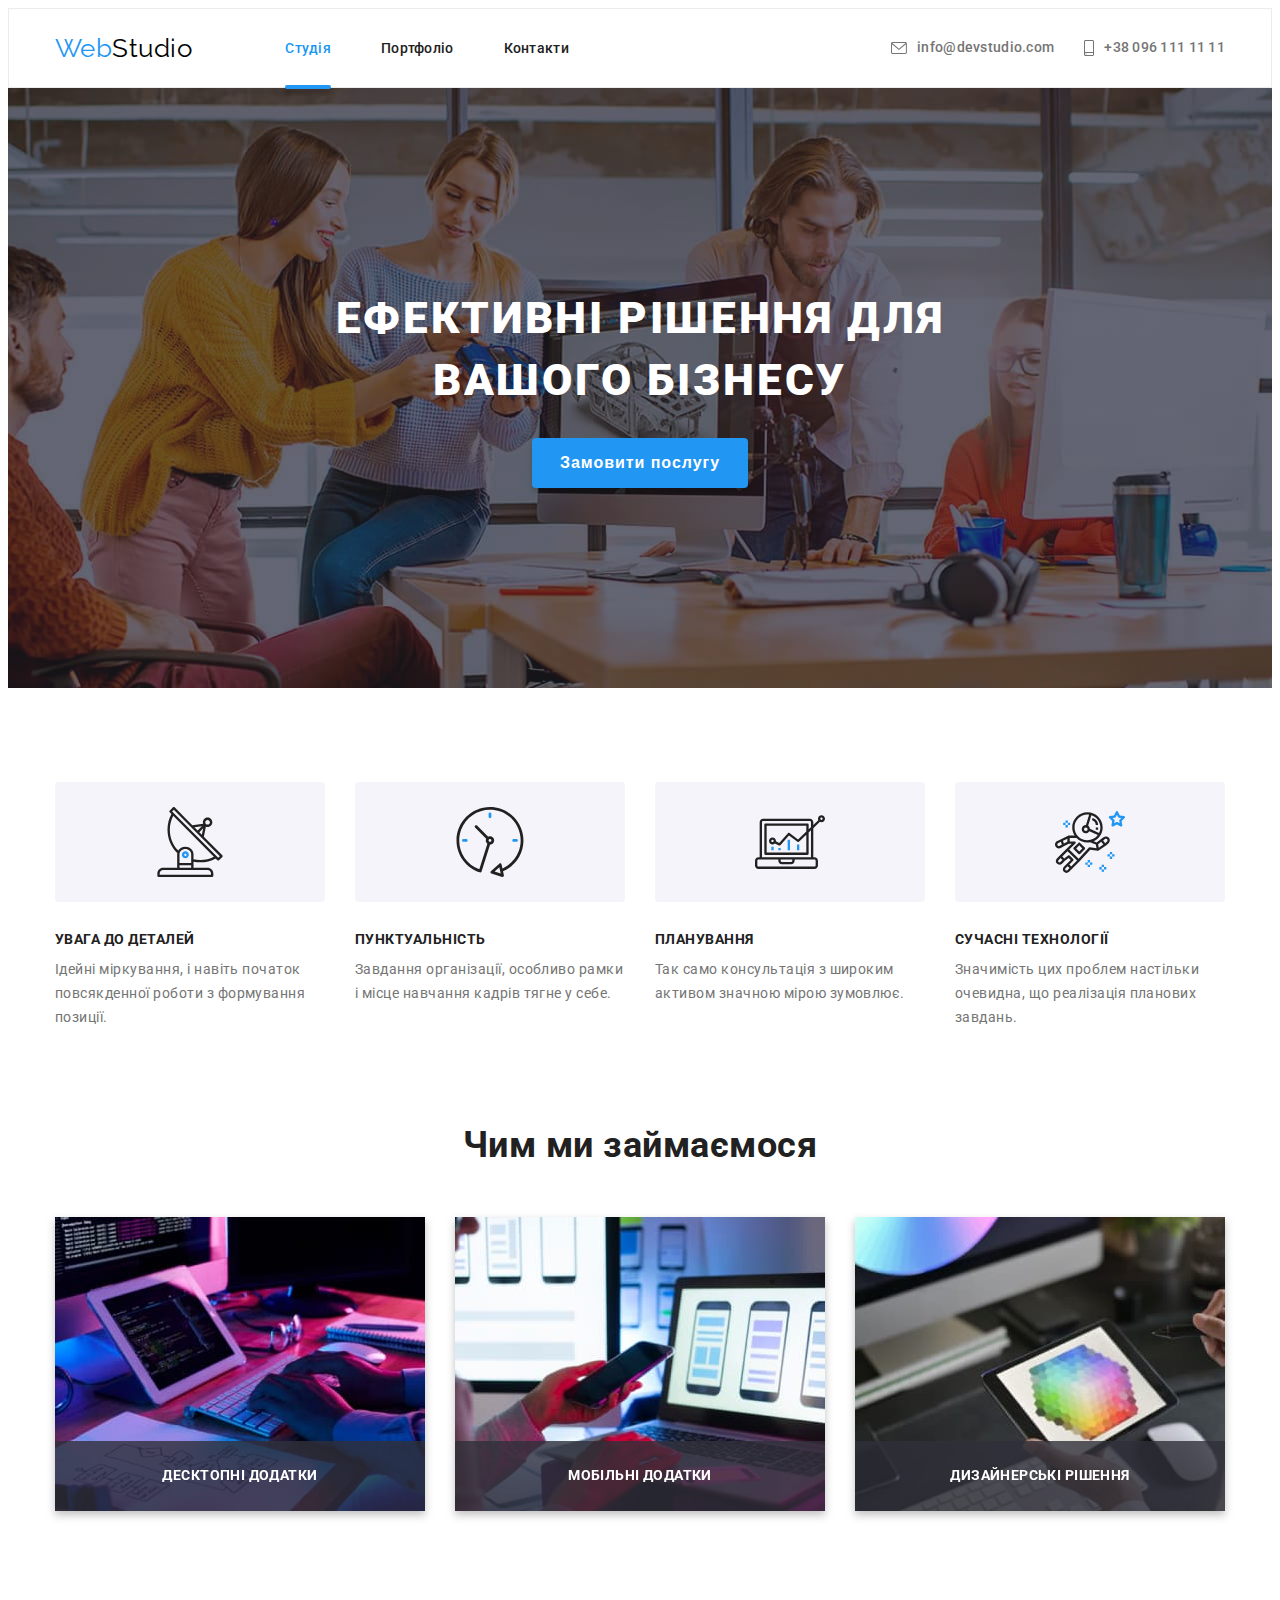
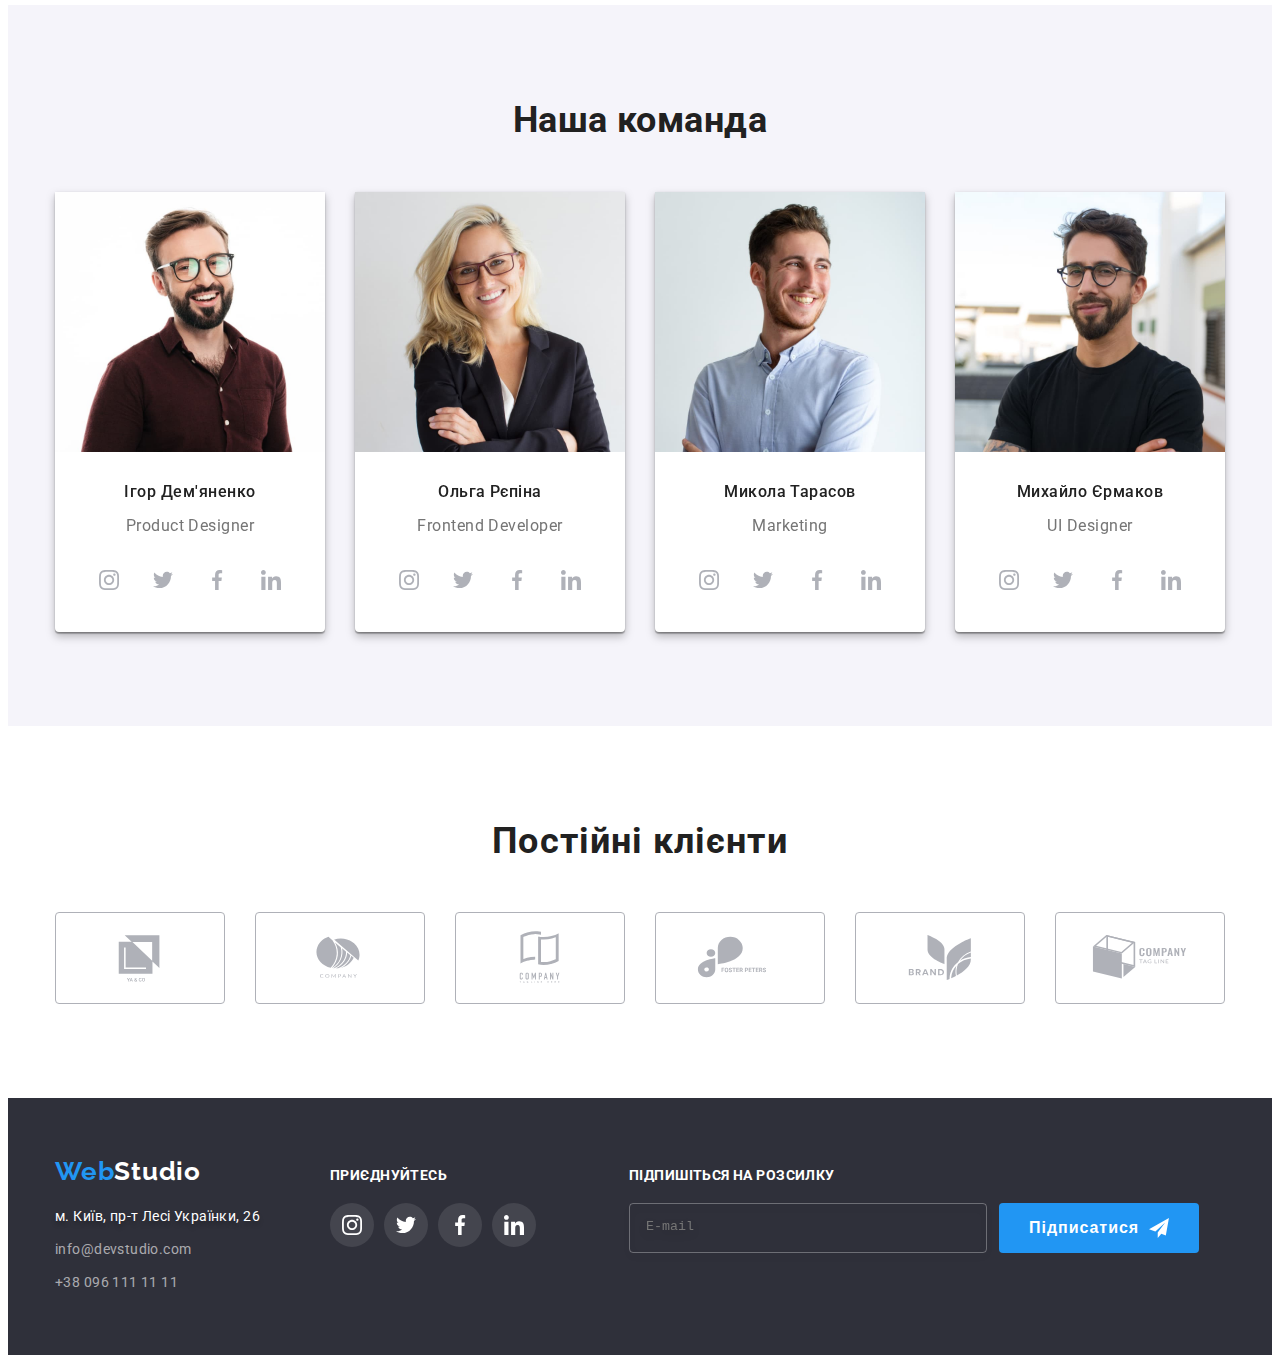
==== index.html @ 1d41c0ed "Add files via upload" ====
<!DOCTYPE html>
<html lang="uk">
<head>
    <meta charset="UTF-8" />
    <title>index.html</title>
    <link href="https://fonts.googleapis.com/css2?family=Raleway:wght@700&family=Roboto:wght@400;500;700;900&display=swap" rel="stylesheet">
    <link
      rel="stylesheet"
      href="https://cdnjs.cloudflare.com/ajax/libs/modern-normalize/1.1.0/modern-normalize.min.css"
      integrity="sha512-wpPYUAdjBVSE4KJnH1VR1HeZfpl1ub8YT/NKx4PuQ5NmX2tKuGu6U/JRp5y+Y8XG2tV+wKQpNHVUX03MfMFn9Q=="
      crossorigin="anonymous"
      referrerpolicy="no-referrer"
     />
    <link rel="stylesheet" href="./css/styles.css">
</head>
<body>
   <!--Header-->   
   <header class="header-indent">
    <div class="container list-nav">  
       <a href="./index.html" class="logo">Web<span class="logo-header">Studio</span></a>
      <nav>
        <ul class="container-list">
          <li class="item">
            <a href="" class="link current">Студія</a>   
          </li>
          <li class="item">
            <a href="./portfolio.html" class="link">Портфоліо</a>
         </li>
          <li class="item">
            <a href="" class="link">Контакти</a>
         </li>
        </ul>  
      </nav>    
        <ul class="container-list">
          <li class="contacs-item">
            <a href="mailto:info@devstudio.com " class="contacts">
            <svg class="contacts-img" width="16" height="12"><use href="./images/icons.svg#icon-envelope"></use></svg>
            info@devstudio.com
            </a>
          </li>
          <li class="contacts-item">
            <a href="tel:+380961111111" class="contacts">
            <svg class="contacts-img" width="10" height="16"><use href="./images/icons.svg#icon-smartphone"></use></svg>
            +38 096 111 11 11
            </a>
         </li>
        </ul>
    </div>
  </header>
 <!--Main-->
 <main>
    <!--Hero-->
     <section class="hero section-hero">
        <div class="container">
            <h1 class="hero-title">ЕФЕКТИВНІ РІШЕННЯ ДЛЯ ВАШОГО БІЗНЕСУ</h1>
            <button type="button" class="button" data-modal-open><span class="button-text">Замовити послугу</span></button>
        </div>    
     </section>
  <!--Наші переваги-->
     <section class="section">
        <div class="container">
            <h2 class="section-title visually-hidden">Наші переваги</h2>
         <ul class="feature-list-icon">
            <li class="feature-item">
               <a href="" class="feature-link">
                  <svg class="feature-icon" width="70" height="70">
                     <use href="./images/icons.svg#icon-antenna">
                     </use>
                  </svg>
               </a>
            </li>
            <li class="feature-item">
               <a href="" class="feature-link">
                  <svg class="feature-icon" width="70" height="70">
                     <use href="./images/icons.svg#icon-clock">
                     </use>
                  </svg>
               </a>
            </li>
            <li class="feature-item">
               <a href="" class="feature-link">
                  <svg class="feature-icon" width="70" height="70">
                     <use href="./images/icons.svg#icon-diagram">
                     </use>
                  </svg>
               </a>   
            </li>
            <li class="feature-item">
               <a href="" class="feature-link">
                  <svg class="feature-icon" width="70" height="70">
                     <use href="./images/icons.svg#icon-astronaut">
                     </use>
                  </svg>
               </a>
            </li>
         </ul>   
         <ul class="feature-list">
            <li class="feature-text">
                <h3 class="title">УВАГА ДО ДЕТАЛЕЙ</h3>
                <p>Ідейні міркування, і навіть початок повсякденної роботи з формування позиції.</p>
            </li>
            <li class="feature-text">
                <h3 class="title">ПУНКТУАЛЬНІСТЬ</h3>
                <p>Завдання організації, особливо рамки і місце навчання кадрів тягне у себе.</p>
            </li>
            <li class="feature-text">
                <h3 class="title">ПЛАНУВАННЯ</h3>
                <p>Так само консультація з широким активом значною мірою зумовлює.</p>
            </li>
            <li class="feature-text">
                <h3 class="title">СУЧАСНІ ТЕХНОЛОГІЇ</h3>
                <p>Значимість цих проблем настільки очевидна, що реалізація планових завдань.</p>
            </li>
        </ul>
        </div>
     </section>
  <!--Чим ми займаємося-->     
     <section class="section-line">
      <div class="container">
       <h2 class="section-title">Чим ми займаємося</h2>
        <ul class="title-img">
            <li class="img">
               <div class="title-position ">
                  <p class="text-img">Десктопні додатки</p>
                   <img src="./images/images/img(4).jpg" alt="img" width="370">
               </div>
            </li>
            <li class="img">
               <div class="title-position ">
                  <p class="text-img">Мобільні додатки</p>
                   <img src="./images/images/img(5).jpg" alt="img" width="370">        
               </div> 
               </li>
            <li>
               <div class="title-position ">
                  <p class="text-img">Дизайнерські рішення</p>
                   <img src="./images/images/img(6).jpg" alt="img" width="370">
               </div>
            </li>
        </ul>
      </div>
     </section>
  <!--Наша команда-->     
     <section class="section team-bckg">
        <div class="container">
           <h2 class="section-title our-team">Наша команда</h2>
            <ul class="team-list">
                <li class="team-img"><img src="./images/images/img.jpg" alt="Ігор Дем'яненко" width="270">
                   <div class="team"> 
                    <h3 class="team-title">Ігор Дем'яненко</h3>
                    <p class="team-text">Product Designer</p>
                     <ul class="team-social-list ">
                        <li class="team-social-item">
                           <a href="" class="team-social-link">
                            <svg class="team-social-icon" width="20" height="20">
                              <use href="./images/icons.svg#icon-instagram">
                              </use>
                            </svg>
                           </a>
                        </li>    
                        <li class="team-social-item">
                           <a href="" class="team-social-link">
                             <svg class="team-social-icon" width="20" height="20">
                              <use href="./images/icons.svg#icon-twitter">
                              </use>
                            </svg>
                           </a>
                        </li>
                        <li class="team-social-item">
                           <a href="" class="team-social-link">
                            <svg class="team-social-icon" width="20" height="20">
                              <use href="./images/icons.svg#icon-facebook">
                              </use>
                            </svg>
                           </a>
                        </li>
                        <li class="team-social-item">
                           <a href="" class="team-social-link">
                            <svg class="team-social-icon" width="20" height="20">
                              <use href="./images/icons.svg#icon-linkedin">
                              </use>
                            </svg>
                           </a>
                        </li>
                     </ul>
                   </div> 
                </li>
                <li class="team-img"><img src="./images/images/img(1).jpg" alt="Ольга Рєпіна" width="270">
                   <div class="team">
                    <h3 class="team-title">Ольга Рєпіна</h3>
                    <p class="team-text">Frontend Developer</p>
                    <ul class="team-social-list ">
                     <li class="team-social-item">
                        <a href="" class="team-social-link">
                         <svg class="team-social-icon" width="20" height="20">
                           <use href="./images/icons.svg#icon-instagram">
                           </use>
                         </svg>
                        </a>
                     </li>    
                     <li class="team-social-item">
                        <a href="" class="team-social-link">
                          <svg class="team-social-icon" width="20" height="20">
                           <use href="./images/icons.svg#icon-twitter">
                           </use>
                         </svg>
                        </a>
                     </li>
                     <li class="team-social-item">
                        <a href="" class="team-social-link">
                         <svg class="team-social-icon" width="20" height="20">
                           <use href="./images/icons.svg#icon-facebook">
                           </use>
                         </svg>
                        </a>
                     </li>
                     <li class="team-social-item">
                        <a href="" class="team-social-link">
                         <svg class="team-social-icon" width="20" height="20">
                           <use href="./images/icons.svg#icon-linkedin">
                           </use>
                         </svg>
                        </a>
                     </li>
                  </ul>
                   </div> 
                </li>
                <li class="team-img"><img src="./images/images/img(2).jpg" alt="Микола Тарасов" width="270">
                   <div class="team">
                    <h3 class="team-title">Микола Тарасов</h3>
                    <p class="team-text">Marketing</p>
                    <ul class="team-social-list ">
                     <li class="team-social-item">
                        <a href="" class="team-social-link">
                         <svg class="team-social-icon" width="20" height="20">
                           <use href="./images/icons.svg#icon-instagram">
                           </use>
                         </svg>
                        </a>
                     </li>    
                     <li class="team-social-item">
                        <a href="" class="team-social-link">
                          <svg class="team-social-icon" width="20" height="20">
                           <use href="./images/icons.svg#icon-twitter">
                           </use>
                         </svg>
                        </a>
                     </li>
                     <li class="team-social-item">
                        <a href="" class="team-social-link">
                         <svg class="team-social-icon" width="20" height="20">
                           <use href="./images/icons.svg#icon-facebook">
                           </use>
                         </svg>
                        </a>
                     </li>
                     <li class="team-social-item">
                        <a href="" class="team-social-link">
                         <svg class="team-social-icon" width="20" height="20">
                           <use href="./images/icons.svg#icon-linkedin">
                           </use>
                         </svg>
                        </a>
                     </li>
                  </ul>
                   </div>
                </li>
                <li class="team-img"><img src="./images/images/img(3).jpg" alt="Михайло Єрмаков" width="270">
                   <div class="team">
                    <h3 class="team-title">Михайло Єрмаков</h3>
                    <p class="team-text">UI Designer</p>
                    <ul class="team-social-list ">
                     <li class="team-social-item">
                        <a href="" class="team-social-link">
                         <svg class="team-social-icon" width="20" height="20">
                           <use href="./images/icons.svg#icon-instagram">
                           </use>
                         </svg>
                        </a>
                     </li>    
                     <li class="team-social-item">
                        <a href="" class="team-social-link">
                          <svg class="team-social-icon" width="20" height="20">
                           <use href="./images/icons.svg#icon-twitter">
                           </use>
                         </svg>
                        </a>
                     </li>
                     <li class="team-social-item">
                        <a href="" class="team-social-link">
                         <svg class="team-social-icon" width="20" height="20">
                           <use href="./images/icons.svg#icon-facebook">
                           </use>
                         </svg>
                        </a>
                     </li>
                     <li class="team-social-item">
                        <a href="" class="team-social-link">
                         <svg class="team-social-icon" width="20" height="20">
                           <use href="./images/icons.svg#icon-linkedin">
                           </use>
                         </svg>
                        </a>
                     </li>
                  </ul>
                 </div>                
                </li>
            </ul>
        </div>    
     </section>
<!--Постійні клієнти-->
     <section class="section">
         <h2 class="clients">Постійні клієнти</h2>
            <ul class="clients-list">
               <li class="clients-item">
                  <a href="" class="clients-link">
                     <svg class="clients-icon" width="106" height="60">
                        <use href="./images/icons.svg#icon-Logo-6"> 
                        </use>
                     </svg>
                  </a>
               </li>
               <li class="clients-item">
                  <a href="" class="clients-link">
                     <svg class="clients-icon" width="106" height="60">
                        <use href="./images/icons.svg#icon-Logo"> 
                        </use>
                     </svg>
                  </a>
               </li>
               <li class="clients-item">
                  <a href="" class="clients-link">
                     <svg class="clients-icon" width="106" height="60">
                        <use href="./images/icons.svg#icon-Logo-2-1"> 
                        </use>
                     </svg>
                  </a>
               </li>
               <li class="clients-item">
                  <a href="" class="clients-link">
                     <svg class="clients-icon" width="106" height="60">
                        <use href="./images/icons.svg#icon-Logo-3-1"> 
                        </use>
                     </svg>
                  </a>
               </li>
               <li class="clients-item">
                  <a href="" class="clients-link">
                     <svg class="clients-icon" width="106" height="60">
                        <use href="./images/icons.svg#icon-Logo-4-1"> 
                        </use>
                     </svg>
                  </a>
               </li>
               <li class="clients-item">
                  <a href="" class="clients-link">
                     <svg class="clients-icon" width="106" height="60">
                        <use href="./images/icons.svg#icon-Logo-5-1"> 
                        </use>
                     </svg>
                  </a>
               </li>
            </ul>
     </section>
  </main>
  <!--Footer-->
  <footer class="footer-background footer-indent">
    <div class="container container-footer">
       <address>
          <a href="./index.html" class="logo-footer">Web<span class="logo-footer-span">Studio</span></a>
            <ul class="footer-style contacts-indent">
                <li class="contacts-text"><a href="https://goo.gl/maps/eGRj9WZt3pjUke1s7" target="_blank" rel="noopener noreferrer" class="location"> м. Київ, пр-т Лесі Українки, 26</a></li>
                <li class="contacts-text"><a href="mailto:info@devstudio.com" class="contacts-footer">info@devstudio.com</a></li>
                <li class="contacts-text contacts-tel"><a href="tel:+380961111111" class="contacts-footer">+38 096 111 11 11</a></li>
            </ul>
       </address>
         <div>
          <h2 class="footer-social-head">Приєднуйтесь</h2>
            <ul class="footer-list">
                  <li class="footer-item">
                     <a href="" class="footer-link">
                        <svg class="footer-icon" width="20" height="20">
                           <use href="./images/icons.svg#icon-instagram">
                           </use>
                        </svg>
                     </a>
                  </li>
                  <li class="footer-item">
                     <a href="" class="footer-link">
                        <svg class="footer-icon" width="20" height="20">
                           <use href="./images/icons.svg#icon-twitter">
                           </use>
                        </svg>
                     </a>
                  </li>
                  <li class="footer-item">
                     <a href="" class="footer-link">
                        <svg class="footer-icon" width="20" height="20">
                           <use href="./images/icons.svg#icon-facebook">
                           </use>
                        </svg>
                     </a>
                  </li>
                  <li class="footer-item">
                     <a href="" class="footer-link">
                        <svg class="footer-icon" width="20" height="20">
                           <use href="./images/icons.svg#icon-linkedin">
                           </use>
                        </svg>
                     </a>
                  </li>
               </ul>
         </div>
         <div>
            <div>
              <h2 class="footer-head">Підпишіться на розсилку</h2>
              <ul class="footer-mail-sub">
               <li>
                <label for="email"></label>
                <textarea name="email" id="email" placeholder="E-mail" class="footer-textarea"></textarea>
               </li>
               <li>
                <a href="" class="btn-sub-link">
                  <button type="sumbit" class="footer-btn-sub footer-btn-text">Підписатися
                   <svg class="footer-icon-sub" width="24" height="24">
                     <use href="./images/icons-modal.svg#icon-icon-send"></use>
                   </svg>
                  </button>
               </a>
               </li>
              </ul>   
            </div> 
         </div> 
    </div>             
  </footer>
 <div class="backdrop is-hidden" data-modal>
   <div class="modal">
       <div class="button-icon-div">
         <button type="button" class="button-icon" data-modal-close>
          <svg class="button-icon-svg" width="30" height="30">
            <use href="./images/close.svg#icon-close"></use>
          </svg>
         </button>
       </div>
         <p class="form-head">Залиште свої дані, ми вам передзвонимо</p> 
      <form class="modal-form">
         <div class="modal-field">
            <label for="" class="modal-label">Ім'я</label>
            <div class="modal-input-wrap">
              <input type="name" name="user-name" class="modal-input">
              <svg class="modal-input-icon" width="18" height="18"> 
               <use href="./images/icons-modal.svg#icon-person"></use>
              </svg>
            </div>
         </div>
         <div class="modal-field">
            <label for="" class="modal-label">Телефон</label>
            <div class="modal-input-wrap">
              <input type="tel" name="user-tel" class="modal-input">
              <svg class="modal-input-icon" width="18" height="18"> 
               <use href="./images/icons-modal.svg#icon-tel"></use>
              </svg>
            </div>
         </div>
         <div class="modal-field">
            <label for="" class="modal-label">Пошта</label>
            <div class="modal-input-wrap">
              <input type="email" name="user-email" class="modal-input">
              <svg class="modal-input-icon" width="18" height="18"> 
               <use href="./images/icons-modal.svg#icon-e-mail"></use>
              </svg>
            </div>
         </div>
         <div class="modal-field">
            <label for="" name="user-comment" class="modal-label">Коментар</label>
            <textarea name="comment" id="" placeholder="Введіть текст" class="textarea-modal"></textarea>
         </div>
         <div class="modal-check">
            <input type="checkbox" name="policy" id="policy" class="input-check visually-hidden">
            <label for="policy" class="check-text">
               <span>
                  <svg class="check-icon" width="16" height="15">
                     <use href="./images/check.svg#icon-check"></use>
                  </svg>
               </span>
               Погоджуюся з розсилкою та приймаю <a href="" class="check-user-text">Умови договору</a>
            </label>
         </div>
         <button type="submit" class="button-submit">Відправити</button>
      </form>
   </div>
 </div>
 <script src="./js/modal.js"></script>
</body>
</html>
---- css/styles.css ----
* {
    box-sizing: border-box;
}


:root {
    --primary-text-color: #000000;
    --title-text-color: #212121 ;
    --accent-color: #2196F3 ;
    --contact-text-color: #757575;
    --body-color: #FFFFFF;
    --background-primary-color: #2F303A;
    --filter-text-color: #F5F4FA;
    --contacts-footer-color: rgba(255, 255, 255, 0.6);
}

p,
h1,
h2,
h3,
h4,
h5,
h6 {
    margin: 0;
}


ul,ol{
    margin: 0;
    padding-left: 0;
}

img {
    display: block;
}



/*Body*/

body {
    font-family: "Roboto", sans-serif;
    color: var(--title-text-color);
    background-color: var(--body-color);
    letter-spacing: 0.03em;
}

ul {
    list-style: none;
}


.container {
    width: 1200px;
    padding-left: 15px;
    padding-right: 15px;
    margin: 0 auto;
}

.list {
    padding: 0;
    margin: 0;
    list-style: none;
}


/*Header*/

.header-indent {
    display: flex;
    align-items: center;
    height: 80px;
    border: 1px solid #ECECEC;
}

/*Logo*/

.logo {
    margin-right: 93px;
    color: var(--accent-color);
    font-family: "Raleway", sans-serif;
    font-size: 26px;
    line-height: 1,19;
    text-decoration: none;
}

.logo-header {
    color: var(--primary-text-color);
}


/* Site nav*/

.container-list {
    display: flex;
    padding-top: 24px;
    padding-bottom: 25px;
    margin-left: auto;

} 

.link {
    position: relative;
    color: var(--title-text-color);
    font-weight: 500;
    font-size: 14px;
    line-height: 1.15;
    letter-spacing: 0.02em;
    text-decoration: none;
    transition-property: color;
    transition-duration: 250ms ;
    transition-timing-function: cubic-bezier(0.4, 0, 0.2, 1);
}


.link:hover,
.link:focus {  
    color: var(--accent-color);
    transition: fill 250ms cubic-bezier(0.4, 0, 0.2, 1);
}

.current {
    position: relative;
    color: var(--accent-color); 
}

.current::after {
    display: flex;
    content: '';
    position: absolute;
    width: 100%;
    height: 4px;
    top: 45px;
    border-radius: 2px;
    background-color: var(--accent-color);
    box-shadow: 0px 4px 4px rgba(0, 0, 0, 0.25);
}


.list-nav {
    display: flex;
    align-items: center;
}


.item {
    margin-right: 50px;
}


/*Contacts*/

.contacts-item {
    
}

.contacts { 
    margin-left: 30px;
    color: var(--contact-text-color);
    font-weight: 500;
    font-size: 14px;
    line-height: 1.15;
    display: flex;
    align-items: center;
    justify-content: center;
    letter-spacing: 0.02em;
    text-decoration: none;
    transition-property: color;
    transition-duration: 250ms ;
    transition-timing-function: cubic-bezier(0.4, 0, 0.2, 1);
}

.contacts-img {
    margin-right: 10px;
    fill: currentColor;
    transition: fill 250ms cubic-bezier(0.4, 0, 0.2, 1);
}

.contacts:hover,
.contacts:focus .contacts-img{
    color: var(--accent-color);
}


/*Hero*/


.section-hero {
    max-width: 1600px;
    padding-top: 200px;
    padding-bottom: 200px;
    background-image: linear-gradient(rgba(47, 48, 58, 0.4),
         rgba(47, 48, 58, 0.4)),
           url(../images/images/imghero.jpg);
    background-size: cover;
    background-position: center;
    background-repeat: no-repeat;
}

.hero {
    margin: 0 auto;
    background-color: var(--background-primary-color);
    text-align: center;
}
 
.hero-title {
    margin-bottom: 30px;
    margin-right: auto;
    margin-left: auto;
    width: 696px;
    height: 120px;
    color: var(--body-color);
    font-weight: 900;
    font-size: 44px;
    line-height: 1.4;
    letter-spacing: 0.06em;
}

/*Button*/

.button {
    width: 216px;
    height: 50px;
    color: var(--body-color);
    background-color:var(--accent-color);
    font-weight: 700;
    font-size: 16px;
    line-height: 1.88;
    cursor: grabbing;
    letter-spacing: 0.06em;
    box-shadow: 0px 4px 4px rgba(0, 0, 0, 0.15);
    border-radius: 4px;
    border: var(--body-color);
}

.button-text {
    padding: 10px;
    width: 152px;
    height: 30px;
}

/*Section*/

.section {
    padding-top: 94px;
    padding-bottom: 94px;
}

.section-title {
    margin-bottom: 50px;
    color: var(--title-text-color);
    font-weight: 700;
    font-size: 36px;
    line-height: 1.2;
    text-align: center;
}

.visually-hidden {
    position: absolute;
    width: 1px;
    height: 1px;
    margin: -1px;
    border: 0;
    padding: 0;
    white-space: nowrap;
    clip-path: inset(100%);
    clip: rect(0 0 0 0);
    overflow: hidden;
}

/*Features*/


.feature-list-icon {
    display: flex;
    margin-bottom: 30px;
    gap: 30px;
}

.feature-item {
    width: 270px;
    height: 120px;
    background-color: var(--filter-text-color);
    border-radius: 4px;
}

.feature-link {
    width: 100%;
    height: 100%;
    display: flex;
    align-items: center;
    justify-content: center;
}


.feature-list {
    display: flex;
    color: var(--contact-text-color);
    font-weight: 400;
    font-size: 14px;
    line-height: 1.71;
}

.feature-text {
    margin-right: 30px;
}

.title {
    margin-bottom: 10px;
    color: var(--title-text-color);
    font-weight: 700;
    font-size: 14px;
    line-height: 1.14;
    width: 270px;
}


.title-img {
    display: flex;
    filter: drop-shadow(0px 4px 4px rgba(0, 0, 0, 0.25));
}

.img {
    margin-right: 30px;
}

.title-position {
    position: relative;
}

.text-img {
    position: absolute;
    display: flex;
    justify-content: center;
    align-items: center;
    top: 224px;
    bottom: 0px;
    font-family: 'Roboto';
    font-weight: 700;
    font-size: 14px;
    line-height: 1.14;
    width: 370px;
    height: 70px;
    letter-spacing: 0.03em;
    text-transform: uppercase;
    color: var(--body-color);
    background-color: rgba(47, 48, 58, 0.8);
}


.section-line {
    padding-bottom: 94px;
}

/*Team*/

.team-bckg {
    background-color: var(--filter-text-color);
}

.team-list {
    display: flex;
    color: var(--contact-text-color);
    font-weight: 400;
    font-size: 16px;
    line-height: 1.9;
}

.our-team {
    margin-bottom: 50px;
}

.team-img {
    margin-right: 30px;
    box-shadow: 0px 1px 3px rgba(0, 0, 0, 0.12), 0px 1px 1px rgba(0, 0, 0, 0.14), 0px 2px 1px rgba(0, 0, 0, 0.2);
    border-radius: 0px 0px 4px 4px;
    background-color: var(--body-color);
    filter: drop-shadow(0px 4px 4px rgba(0, 0, 0, 0.25));
}


.team {
    padding-top: 30px;
    padding-bottom: 30px;
}

.team-title { 
    color: var(--title-text-color);
    font-weight: 500;
    font-size: 16px;
    line-height: 1.19;
    text-align: center;
}

.team-text {
    margin-top: 10px;
    margin-bottom: 16px;
    text-align: center;
}

.team-social-list {
    display: flex;
    justify-content: center;
    gap: 10px;
}

.team-social-item {
    width: 44px;
    height: 44px;
    fill: #AFB1B8;
}


.team-social-link {
    width: 100%;
    height: 100%;
    display: flex;
    align-items: center;
    justify-content: center;
    border-radius: 50%;
    background-color: var(--body-color);
    transition-property: background-color, box-shadow;
    transition-duration: 250ms ;
    transition-timing-function: cubic-bezier(0.4, 0, 0.2, 1);
}


.team-social-icon {
    fill: #AFB1B8;
    transition: fill 250ms cubic-bezier(0.4, 0, 0.2, 1);
}

.team-social-link:hover .team-social-icon,
.team-social-link:focus .team-social-icon {
    fill: var(--body-color);
}

.team-social-link:hover,
.team-social-link:focus {
    background-color: var(--accent-color);
    box-shadow: 0px 4px 4px rgba(0, 0, 0, 0.25);
}


/*Clients*/

.clients {
    margin-bottom: 50px;
    font-weight: 700;
    font-size: 36px;
    line-height: 42px;
    text-align: center;
    letter-spacing: 0.03em;
    color: var(--title-text-color);
}

.clients-list {
    display: flex;
    justify-content: center;
    gap: 30px;
}

.clients-item {
    width: 170px;
    height: 92px;
}

.clients-link {
    width: 100%;
    height: 100%;
    display: flex;
    align-items: center;
    justify-content: center;
    border: 1px solid #AFB1B8;
    border-radius: 4px;
    transition-property: border-color, box-shadow;
    transition-duration: 250ms ;
    transition-timing-function: cubic-bezier(0.4, 0, 0.2, 1);
}

.clients-icon {
    fill: #AFB1B8;
    transition: fill 250ms cubic-bezier(0.4, 0, 0.2, 1);
}

.clients-link:hover .clients-icon,
.clients-link:focus .clients-icon {
    fill: var(--accent-color);
}

.clients-link:hover,
.clients-link:focus {
    border-color: var(--accent-color);
    box-shadow: 0px 4px 4px rgba(0, 0, 0, 0.25);
}



/*Footer*/

.footer-background {
    background-color: var(--background-primary-color);
}

.footer-indent {
    padding-top: 60px;
    padding-bottom: 60px;
}

.container-footer {
    display: flex;
    align-items: baseline;
}


.logo-footer {
    font-family: 'Raleway';
    font-style: normal;
    font-weight: 700;
    font-size: 26px;
    line-height: 1.07;    
    letter-spacing: 0.03em;
    text-decoration: none;
    color: var(--accent-color);
}

.logo-footer-span {
    font-family: 'Raleway';
    font-style: normal;
    font-weight: 700;
    font-size: 26px;
    line-height: 1.07;    
    letter-spacing: 0.03em;
    color: var(--body-color);
}


.contacts-indent {
    margin-top: 20px;
}

.location {
    color: var(--body-color);
    font-family: 'Roboto';
    font-style: normal;
    font-weight: 400;
    font-size: 14px;
    line-height: 1.71;
    letter-spacing: 0.03em;
    margin-bottom: 9px;
    text-decoration: none;
    text-shadow: 0px 4px 4px rgba(0, 0, 0, 0.25);
    transition-property: color;
    transition-duration: 250ms ;
    transition-timing-function: cubic-bezier(0.4, 0, 0.2, 1);
}

.location:hover,
.location:focus {
    color: var(--accent-color);
}

.contacts-footer {
    color: var(--contacts-footer-color);
    font-family: 'Roboto';
    font-style: normal;
    font-weight: 400;
    font-size: 14px;
    line-height: 1.71;
    letter-spacing: 0.03em;
    text-decoration: none;
    transition-property: color;
    transition-duration: 250ms ;
    transition-timing-function: cubic-bezier(0.4, 0, 0.2, 1);
}

.contacts-footer:hover,
.contacts-footer:focus {
    color: var(--accent-color);
}

.contacts-text {
    margin-bottom: 9px;
}


.contacts-tel {
    margin: 0;
}


.footer-list {
    margin-left: 70px;
    display: flex;
    gap: 10px;
}


.footer-social-head {
    margin-left: 70px;
    margin-bottom: 20px;
    color: var(--body-color);
    font-weight: 700;
    font-size: 14px;
    line-height: 16px;
    letter-spacing: 0.03em;
    text-transform: uppercase;
}


.footer-item {
    width: 44px;
    height: 44px;
}

.footer-link {
    width: 100%;
    height: 100%;
    display: flex;
    align-items: center;
    justify-content: center;
    border-radius: 50%;
    background-color: rgba(255, 255, 255, 0.1);
    transition-property: background-color;
    transition-duration: 250ms ;
    transition-timing-function: cubic-bezier(0.4, 0, 0.2, 1);
}

.footer-icon {
    fill: var(--body-color);
    transition: fill 250ms cubic-bezier(0.4, 0, 0.2, 1);
}

.footer-link:hover .footer-icon,
.footer-link:focus .footer-icon {
    fill: var(--body-color);
    transition: fill 250ms cubic-bezier(0.4, 0, 0.2, 1);
}

.footer-link:hover,
.footer-link:focus {
    background-color: var(--accent-color);
    transition: background-color 250ms cubic-bezier(0.4, 0, 0.2, 1);
}


.footer-head {
    margin-left: 93px;
    margin-bottom: 20px;
    font-weight: 700;
    font-size: 14px;
    line-height: 1.17;
    letter-spacing: 0.03em;
    text-transform: uppercase;
    color: var(--body-color);
}

.footer-mail-sub {
    margin-left: 93px;
    display: flex;
    color: rgba(255, 255, 255, 0.3);
}


.footer-textarea {
    padding: 15px 16px;
    width: 358px;
    height: 50px;
    background-color: rgba(33, 150, 243, 0);   
    border: 1px solid rgba(255, 255, 255, 0.3);
    filter: drop-shadow(0px 4px 4px rgba(0, 0, 0, 0.15));
    border-radius: 4px;
    overflow: hidden;
    resize: none;
    transition-property: color, outline-color;
    transition-duration: 250ms ;
    transition-timing-function: cubic-bezier(0.4, 0, 0.2, 1);
}

.footer.textarea::placeholder {
    color: rgba(255, 255, 255, 0.6);
    font-weight: 400;
    font-size: 16px;
    line-height: 1.25;
    letter-spacing: 0.03em;
}

.footer-textarea:focus {
    color: var(--body-color);
    outline-color: var(--accent-color);
    transition: color 250ms cubic-bezier(0.4, 0, 0.2, 1),
                outline-color 250ms cubic-bezier(0.4, 0, 0.2, 1);    ;
}

.btn-sub-link {
    text-decoration: none;
}

.footer-btn-sub {
    display: flex;
    align-items: center;
    margin-left: 12px;
    width: 200px;
    height: 50px;
    cursor: pointer;
    background-color: var(--accent-color);
    border-radius: 4px;
    border-color: transparent;
}

.footer-btn-text {
    padding: 10px 28px;
    display: flex;
    align-items: center;
    justify-content: center;
    font-weight: 700;
    font-size: 16px;
    line-height: 1.88;
    text-align: center;
    letter-spacing: 0.06em;
    color: var(--body-color);
}

.footer-icon-sub {
    margin-left: 10px;
}


/*Backdrop*/

.backdrop {
    width: 100%;
    height: 100%;
    position: fixed;
    top: 0;
    background-color: rgba(0, 0, 0, 0.2);
    opacity: 1;
    transition-property: opacity;
    transition-duration: 350ms ;
    transition-timing-function: cubic-bezier(0.4, 0, 0.2, 1);
}


.is-hidden {
    opacity: 0;
    pointer-events: none;
    visibility: hidden;
}   

.backdrop.is-hidden .modal {
    transition: 350ms cubic-bezier(0.4, 0, 0.2, 1);
}

.modal {
    width: 528px;
    height: 581px;
    background-color: var(--body-color);
    border-radius: 4px;
    position: absolute;
    top: 50%;
    left: 50%;
    transform: translate( -50%, -50%) scale(1);
    transition-property: opacity;
    transition-duration: 250ms ;
    transition-timing-function: cubic-bezier(0.4, 0, 0.2, 1);
}

.button-icon-div {
    display: flex;
    flex-direction: row-reverse;
}

.button-icon {
    position: absolute;
    padding-right: 8px;
    padding-top: 8px;
    border: none;
    border-radius: 4px;
    cursor: pointer;
    background-color: var(--body-color);
}

.button-icon-svg {
    width: 30px;
    height: 30px;
    fill: currentColor;
    background-color: var(--body-color);
    border: 1px solid rgba(0, 0, 0, 0.1);
    border-radius: 50%;
    transition-property: fill;
    transition-duration: 250ms;
    transition-timing-function: cubic-bezier(0.4, 0, 0.2, 1);
}

.button-icon-svg:hover {
    fill: var(--accent-color);
    transition: 250ms cubic-bezier(0.4, 0, 0.2, 1);
}

/*Form*/

.form-head {
    padding-top: 40px;
    margin-bottom: 12px;
    font-weight: 700;
    font-size: 20px;
    line-height: 1.15;
    text-align: center;
    letter-spacing: 0.03em;
    color: var(--title-text-color);
}

.modal-form {
    margin: 0 auto;
    padding-left: 40px;
    padding-right: 40px;
    padding-bottom: 40px;
}

.modal-field {
   display: block;
   margin-bottom: 10px;
   font-weight: 400;
   font-size: 12px;
   line-height: 1.15;
   letter-spacing: 0.01em;
   color: rgba(117, 117, 117, 0.5);
}

.modal-label {
    font-weight: 400;
    font-size: 12px;
    line-height: 1.15;
    letter-spacing: 0.01em;
    color: var(--contact-text-color);
}

.modal-input-wrap {
    position: relative;
  }

.modal-input {
    width: 100%;
    height: 40px;
    border: 1px solid rgba(33, 33, 33, 0.2);
    border-radius: 4px;
    padding-left: 42px;
    transition-property: outline-color;
    transition-duration: 250ms;
    transition-timing-function: cubic-bezier(0.4, 0, 0.2, 1);
}

.modal-input:focus {
    outline-color: var(--accent-color);
    transition: outline 250ms cubic-bezier(0.4, 0, 0.2, 1);
}
  
.modal-input:focus + .modal-input-icon {
    fill: var(--accent-color);
    transition: fill 250ms cubic-bezier(0.4, 0, 0.2, 1);
}

.modal-input-icon {
    position: absolute;
    left: 12px;
    top: 50%;
    transform: translateY(-50%);
}


.textarea-modal::placeholder {
    font-weight: 400;
    font-size: 12px;
    line-height: 1.15;
    letter-spacing: 0.01em;
    color: rgba(117, 117, 117, 0.5);
}

.modal-label {
    margin-bottom: 4px;
    display: block;
}

.textarea-modal {
    width: 100%;
    height: 100px;
    border: 1px solid rgba(33, 33, 33, 0.2);
    border-radius: 4px;
    resize: none;
    padding: 10px;
    margin-bottom: 10px;
    transition-property: outline-color;
    transition-duration: 250ms;
    transition-timing-function: cubic-bezier(0.4, 0, 0.2, 1);
}

.textarea-modal:focus {

    outline-color: var(--accent-color);
    transition: outline-color 250ms cubic-bezier(0.4, 0, 0.2, 1);
}

.modal-check {
    margin-bottom: 30px;
}

.check-text {
    font-weight: 400;
    font-size: 14px;
    line-height: 1.71;
    letter-spacing: 0.03em;
    display: flex;
    align-items: center;
    justify-content: center;
}

.check-user-text {
    color: rgba(33, 150, 243, 1);
    text-decoration: underline;
    margin-left: 5px;
}

.check-text span {
    width: 16px;
    height: 15px;
    border: 2px solid #303030;
    display: block;
    border-radius: 2px;
    margin-right: 7px;
    display: flex;
    align-items: center;
    justify-content: center;
    fill: transparent;
}
 
.input-check:focus + .check-text span {
    border-color: var(--accent-color);
    transition: border-color 250ms cubic-bezier(0.4, 0, 0.2, 1);
}
  
.input-check:checked + .check-text span {
    background-color: var(--accent-color);
    border-color: transparent;
    fill: var(--body-color);
    transition: border-color 250ms cubic-bezier(0.4, 0, 0.2, 1),
                background-color 250ms cubic-bezier(0.4, 0, 0.2, 1),
                fill 250ms cubic-bezier(0.4, 0, 0.2, 1); ;
}

.button-submit {
    width: 200px;
    height: 50px;
    font-weight: 700;
    font-size: 16px;
    line-height: 1.88;
    display: flex;
    align-items: center;
    text-align: center;
    justify-content: center;
    letter-spacing: 0.06em;
    cursor: pointer;
    background-color: var(--accent-color);
    border-color: transparent;
    box-shadow: 0px 4px 4px rgba(0, 0, 0, 0.15);
    border-radius: 4px;
    color: var(--body-color);
    margin: 0 auto;
}



/*Portfolio*/

/*Filters*/


.button-indent {
    justify-content: center;
    display: flex;
    margin-bottom: 50px;;
}

.button-portfolio {
    margin-right: 8px;
}

.filter {
    padding: 6px 22px;
    color: var(--title-text-color);
    background-color: var(--filter-text-color);
    font-weight: 500;
    font-size: 16px;
    line-height: 1.63;
    cursor: pointer;
    border-radius: 4px;
    border: transparent;
    transition-property: color, background-color, filter;
    transition-duration: 250ms ;
    transition-timing-function: cubic-bezier(0.4, 0, 0.2, 1);
}

.filter:hover,
.filter:focus{
    color: var(--body-color);
    background-color: var(--accent-color);
    filter: drop-shadow(0px 4px 4px rgba(0, 0, 0, 0.25));
}


/*Portfolio-list*/


.portfolio-list {
    display: flex;
    flex-wrap: wrap;
    color: var(--contact-text-color);
    font-weight: 400;
    font-size: 16px;
    line-height: 1.88;
    letter-spacing: 0.03em;
    gap: 30px;
}

.portfolio-img {
    display: flex;
    transition-property: transform;
}

.portfolio-img:hover .portfolio-img-text,
.portfolio-img:focus .portfolio-img-text {
    transform: translateY(0%);
}

.portfolio-link {
    display: block;
    text-decoration: none;
    transition-property: box-shadow;
    transition-duration: 250ms ;
    transition-timing-function: cubic-bezier(0.4, 0, 0.2, 1);
}

.portfolio-link:hover .portfolio-img-text,
.portfolio-link:focus .portfolio-img-text {
    box-shadow: 0px 1px 1px rgba(0, 0, 0, 0.12), 
                0px 4px 4px rgba(0, 0, 0, 0.06), 
                1px 4px 6px rgba(0, 0, 0, 0.16);
}

.portfolio-div-img {
    position: relative;
    overflow: hidden;
}


.portfolio-img-text {
    position: absolute;
    padding: 63px 24px;
    top: 0;
    left: 0;
    font-weight: 400;
    font-size: 18px;
    line-height: 1.56;
    letter-spacing: 0.03em;
    color: var(--body-color);
    background-color: rgba(33, 150, 243, 0.9);
    transform: translateY(100%);
    transition: 250ms cubic-bezier(0.4, 0, 0.2, 1);
}

.portfolio-div {
    padding: 20px 24px;
    border: 1px solid #EEEEEE;
}

.portfolio-title {
    margin-bottom: 4px;
    color: var(--title-text-color);
    font-weight: 700;
    font-size: 18px;
    line-height: 2;
    letter-spacing: 0.06em;
}

.portfolio-article {
    font-weight: 400;
    font-size: 16px;
    line-height: 1.88;
    letter-spacing: 0.03em;
    color: var(--contact-text-color);
}
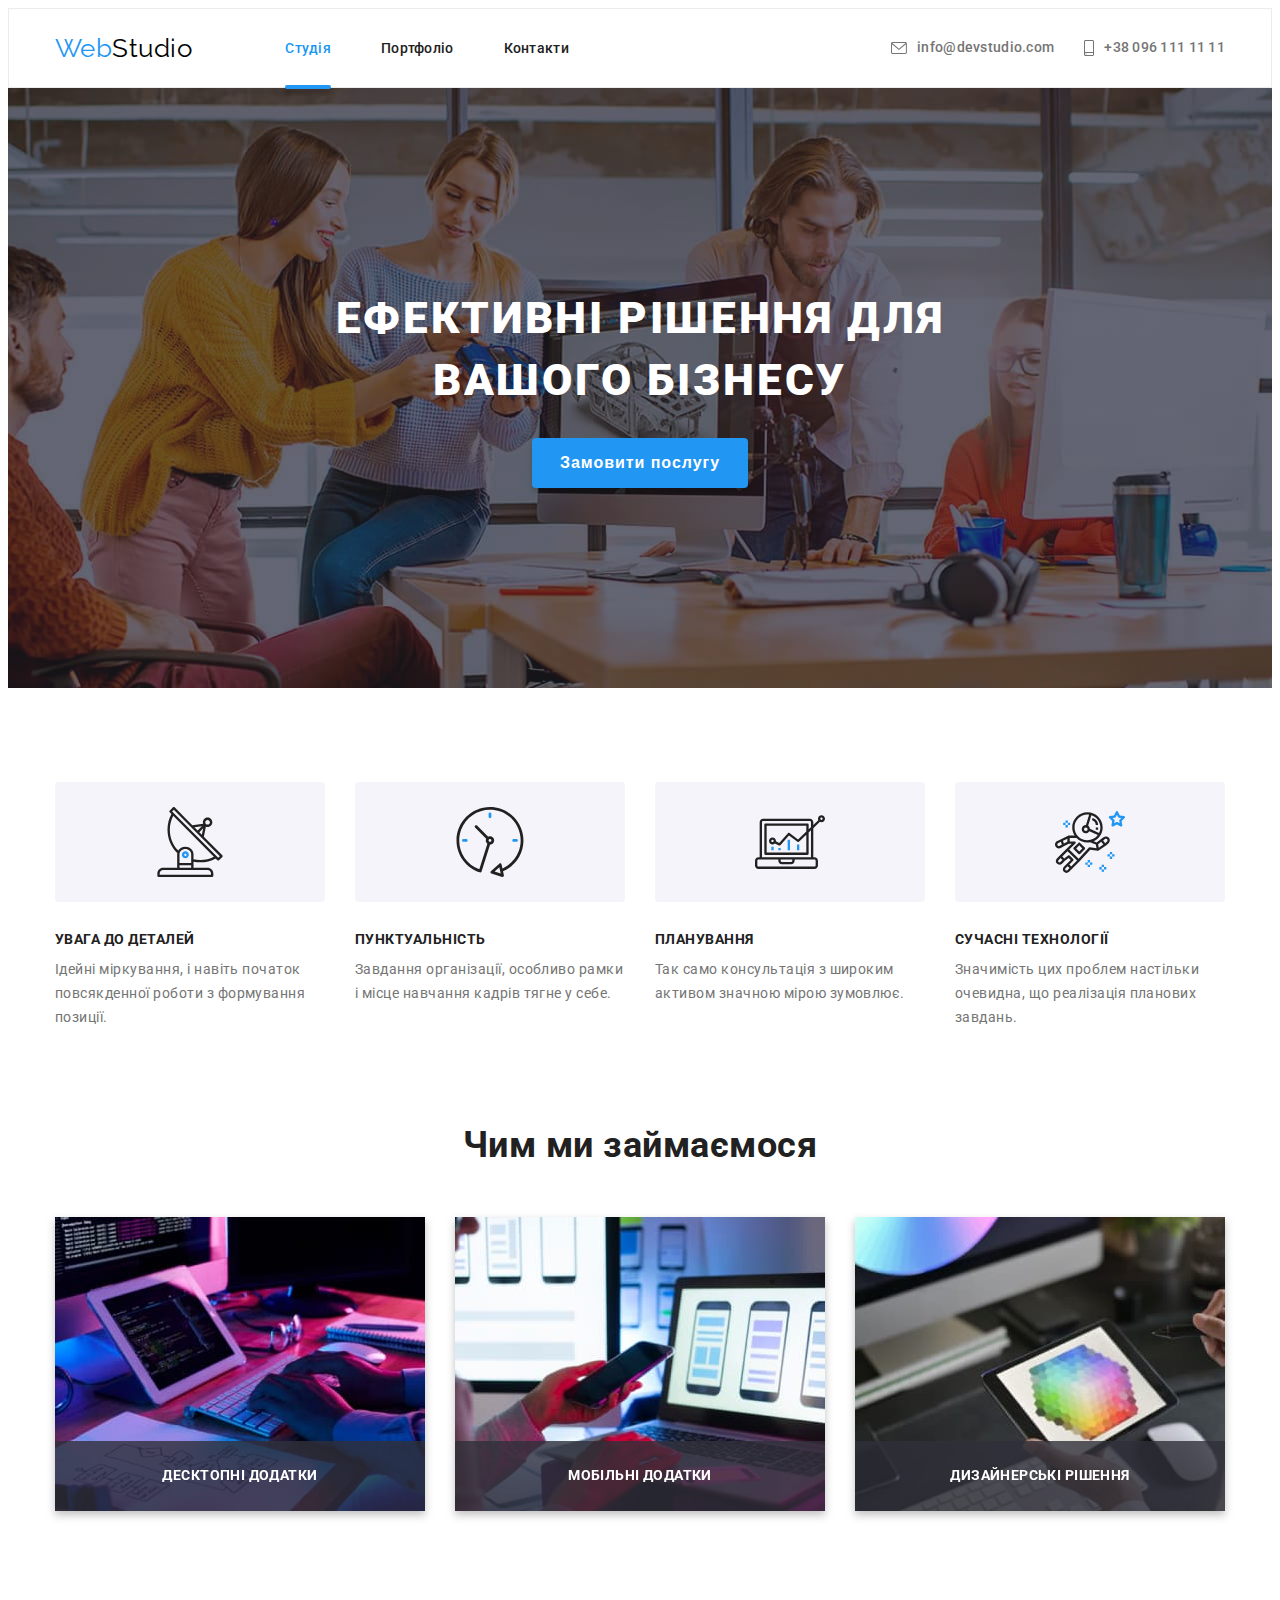
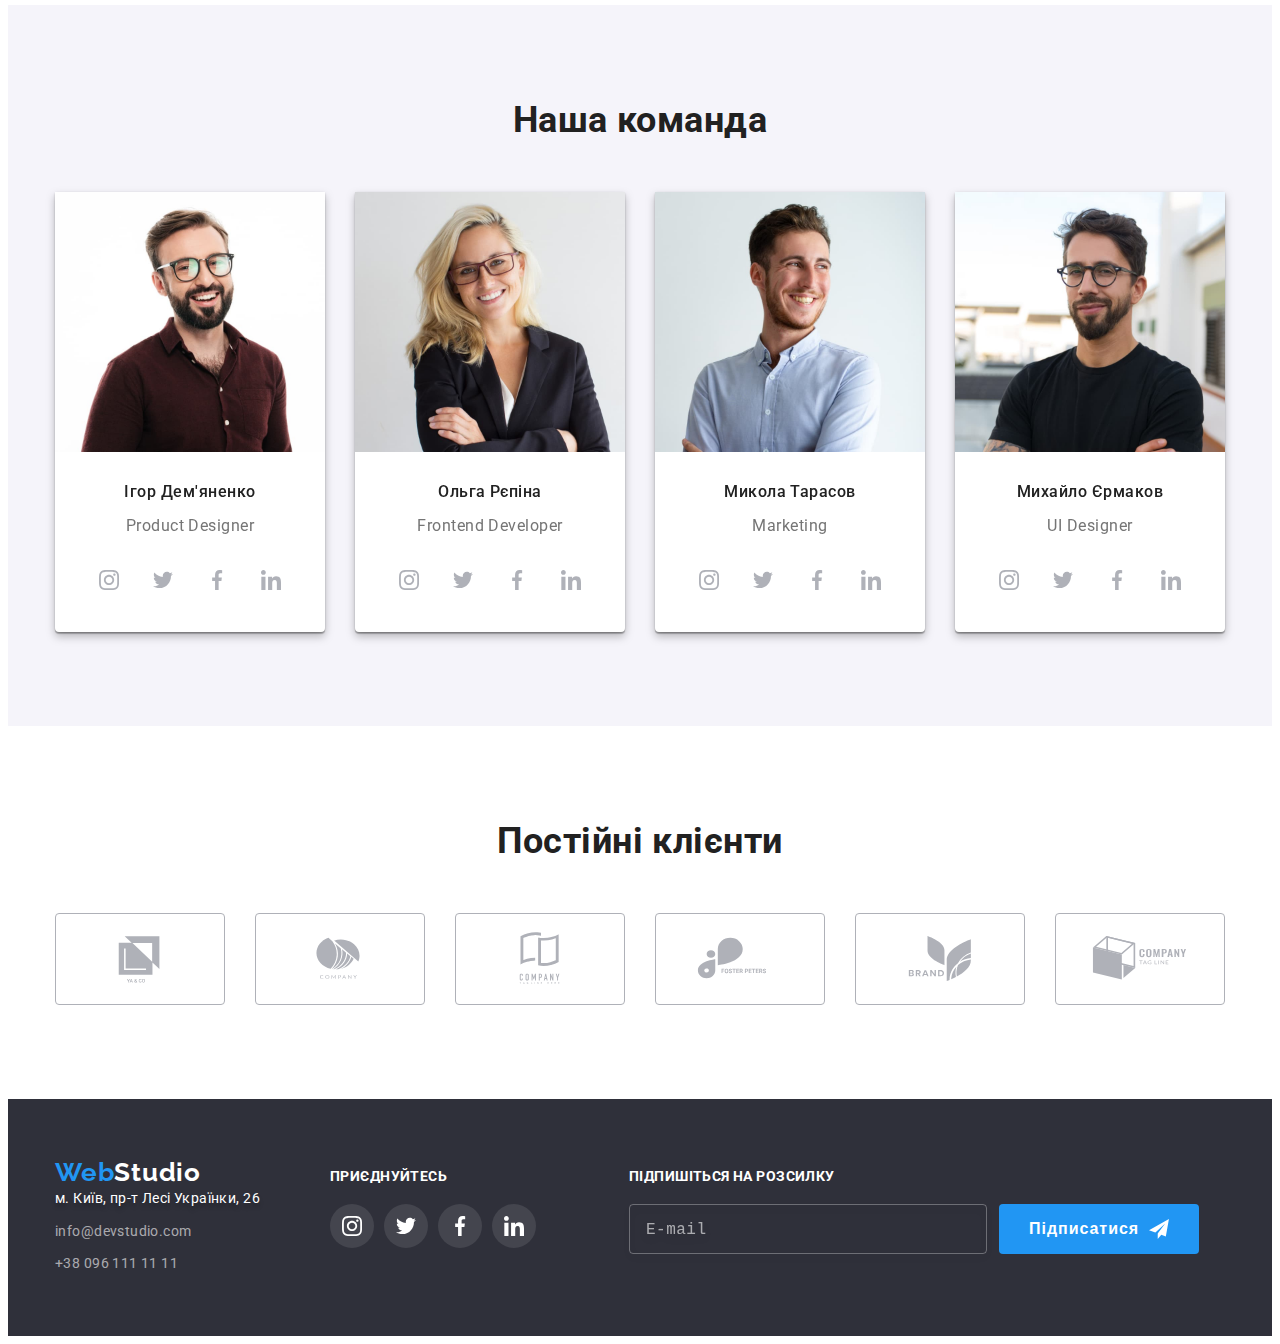
==== commit 61f6f1a1: "Add files via upload" ====
--- a/index.html
+++ b/index.html
@@ -11,172 +11,161 @@
       crossorigin="anonymous"
       referrerpolicy="no-referrer"
      />
-    <link rel="stylesheet" href="./css/styles.css">
+    <link rel="stylesheet" href="./css/main.min.css">
 </head>
 <body>
-   <!--Header-->   
-   <header class="header-indent">
-    <div class="container list-nav">  
-       <a href="./index.html" class="logo">Web<span class="logo-header">Studio</span></a>
+   <header class="header">
+    <div class="container header__nav">  
+       <a href="./index.html" class="logo">Web<span class="logo__span">Studio</span>
+      </a>
       <nav>
-        <ul class="container-list">
-          <li class="item">
-            <a href="" class="link current">Студія</a>   
+        <ul class="header__list">
+          <li class="header__item">
+            <a href="" class="header__link header--current">Студія</a>   
           </li>
-          <li class="item">
-            <a href="./portfolio.html" class="link">Портфоліо</a>
+          <li class="header__item">
+            <a href="./portfolio.html" class="header__link">Портфоліо</a>
          </li>
-          <li class="item">
-            <a href="" class="link">Контакти</a>
+          <li class="header__item">
+            <a href="" class="header__link">Контакти</a>
          </li>
         </ul>  
       </nav>    
-        <ul class="container-list">
-          <li class="contacs-item">
-            <a href="mailto:info@devstudio.com " class="contacts">
-            <svg class="contacts-img" width="16" height="12"><use href="./images/icons.svg#icon-envelope"></use></svg>
+        <ul class="contacts">
+          <li>
+            <a href="mailto:info@devstudio.com " class="contacts__item">
+            <svg class="contacts__img" width="16" height="12"><use href="./images/icons.svg#icon-envelope"></use></svg>
             info@devstudio.com
             </a>
           </li>
-          <li class="contacts-item">
-            <a href="tel:+380961111111" class="contacts">
-            <svg class="contacts-img" width="10" height="16"><use href="./images/icons.svg#icon-smartphone"></use></svg>
+          <li>
+            <a href="tel:+380961111111" class="contacts__item">
+            <svg class="contacts__img" width="10" height="16"><use href="./images/icons.svg#icon-smartphone"></use></svg>
             +38 096 111 11 11
             </a>
          </li>
         </ul>
     </div>
   </header>
- <!--Main-->
  <main>
-    <!--Hero-->
-     <section class="hero section-hero">
+     <section class="hero hero--section">
         <div class="container">
-            <h1 class="hero-title">ЕФЕКТИВНІ РІШЕННЯ ДЛЯ ВАШОГО БІЗНЕСУ</h1>
+            <h1 class="hero__title">ЕФЕКТИВНІ РІШЕННЯ ДЛЯ ВАШОГО БІЗНЕСУ</h1>
             <button type="button" class="button" data-modal-open><span class="button-text">Замовити послугу</span></button>
         </div>    
      </section>
-  <!--Наші переваги-->
      <section class="section">
         <div class="container">
-            <h2 class="section-title visually-hidden">Наші переваги</h2>
-         <ul class="feature-list-icon">
-            <li class="feature-item">
-               <a href="" class="feature-link">
-                  <svg class="feature-icon" width="70" height="70">
+            <h2 class="section__title visually-hidden">Наші переваги</h2>
+         <ul class="feature">
+            <li class="feature__list">
+               <a href="" class="feature__link">
+                  <svg width="70" height="70">
                      <use href="./images/icons.svg#icon-antenna">
                      </use>
                   </svg>
                </a>
             </li>
-            <li class="feature-item">
-               <a href="" class="feature-link">
-                  <svg class="feature-icon" width="70" height="70">
+            <li class="feature__list">
+               <a href="" class="feature__link">
+                  <svg width="70" height="70">
                      <use href="./images/icons.svg#icon-clock">
                      </use>
                   </svg>
                </a>
             </li>
-            <li class="feature-item">
-               <a href="" class="feature-link">
-                  <svg class="feature-icon" width="70" height="70">
+            <li class="feature__list">
+               <a href="" class="feature__link">
+                  <svg width="70" height="70">
                      <use href="./images/icons.svg#icon-diagram">
                      </use>
                   </svg>
                </a>   
             </li>
-            <li class="feature-item">
-               <a href="" class="feature-link">
-                  <svg class="feature-icon" width="70" height="70">
+            <li class="feature__list">
+               <a href="" class="feature__link">
+                  <svg width="70" height="70">
                      <use href="./images/icons.svg#icon-astronaut">
                      </use>
                   </svg>
                </a>
             </li>
          </ul>   
-         <ul class="feature-list">
-            <li class="feature-text">
-                <h3 class="title">УВАГА ДО ДЕТАЛЕЙ</h3>
+         <ul class="feature__section">
+            <li class="feature__text">
+                <h3 class="feature__title">УВАГА ДО ДЕТАЛЕЙ</h3>
                 <p>Ідейні міркування, і навіть початок повсякденної роботи з формування позиції.</p>
             </li>
-            <li class="feature-text">
-                <h3 class="title">ПУНКТУАЛЬНІСТЬ</h3>
+            <li class="feature__text">
+                <h3 class="feature__title">ПУНКТУАЛЬНІСТЬ</h3>
                 <p>Завдання організації, особливо рамки і місце навчання кадрів тягне у себе.</p>
             </li>
-            <li class="feature-text">
-                <h3 class="title">ПЛАНУВАННЯ</h3>
+            <li class="feature__text">
+                <h3 class="feature__title">ПЛАНУВАННЯ</h3>
                 <p>Так само консультація з широким активом значною мірою зумовлює.</p>
             </li>
-            <li class="feature-text">
-                <h3 class="title">СУЧАСНІ ТЕХНОЛОГІЇ</h3>
+            <li class="feature__text">
+                <h3 class="feature__title">СУЧАСНІ ТЕХНОЛОГІЇ</h3>
                 <p>Значимість цих проблем настільки очевидна, що реалізація планових завдань.</p>
             </li>
         </ul>
         </div>
-     </section>
-  <!--Чим ми займаємося-->     
-     <section class="section-line">
+     </section>    
+     <section class="section__line">
       <div class="container">
-       <h2 class="section-title">Чим ми займаємося</h2>
-        <ul class="title-img">
-            <li class="img">
-               <div class="title-position ">
-                  <p class="text-img">Десктопні додатки</p>
+       <h2 class="section__title">Чим ми займаємося</h2>
+       <ul class="title__list">
+            <li class="title__item">
+                  <p class="title__img">Десктопні додатки</p>
                    <img src="./images/images/img(4).jpg" alt="img" width="370">
-               </div>
-            </li>
-            <li class="img">
-               <div class="title-position ">
-                  <p class="text-img">Мобільні додатки</p>
+            </li>
+            <li class="title__item">
+                  <p class="title__img">Мобільні додатки</p>
                    <img src="./images/images/img(5).jpg" alt="img" width="370">        
-               </div> 
                </li>
             <li>
-               <div class="title-position ">
-                  <p class="text-img">Дизайнерські рішення</p>
-                   <img src="./images/images/img(6).jpg" alt="img" width="370">
-               </div>
+                  <p class="title__img">Дизайнерські рішення</p>
+                   <img src="./images/images/img(6).jpg" alt="img" width="370">               
             </li>
         </ul>
       </div>
-     </section>
-  <!--Наша команда-->     
-     <section class="section team-bckg">
+     </section>   
+     <section class="section section--background">
         <div class="container">
-           <h2 class="section-title our-team">Наша команда</h2>
-            <ul class="team-list">
-                <li class="team-img"><img src="./images/images/img.jpg" alt="Ігор Дем'яненко" width="270">
-                   <div class="team"> 
-                    <h3 class="team-title">Ігор Дем'яненко</h3>
-                    <p class="team-text">Product Designer</p>
-                     <ul class="team-social-list ">
-                        <li class="team-social-item">
-                           <a href="" class="team-social-link">
-                            <svg class="team-social-icon" width="20" height="20">
+           <h2 class="section__title">Наша команда</h2>
+           <ul class="team">
+              <li class="team__items"><img src="./images/images/img.jpg" alt="Ігор Дем'яненко" width="270">
+                   <div class="team__list"> 
+                    <h3 class="team__title">Ігор Дем'яненко</h3>
+                    <p class="team__text">Product Designer</p>
+                     <ul class="social__list">
+                        <li class="social__items">
+                           <a href="" class="social__link">
+                            <svg class="social__icon" width="20" height="20">
                               <use href="./images/icons.svg#icon-instagram">
                               </use>
                             </svg>
                            </a>
                         </li>    
-                        <li class="team-social-item">
-                           <a href="" class="team-social-link">
-                             <svg class="team-social-icon" width="20" height="20">
+                        <li class="social__items">
+                           <a href="" class="social__link">
+                             <svg class="social__icon" width="20" height="20">
                               <use href="./images/icons.svg#icon-twitter">
                               </use>
                             </svg>
                            </a>
                         </li>
-                        <li class="team-social-item">
-                           <a href="" class="team-social-link">
-                            <svg class="team-social-icon" width="20" height="20">
+                        <li class="social__items">
+                           <a href="" class="social__link">
+                            <svg class="social__icon" width="20" height="20">
                               <use href="./images/icons.svg#icon-facebook">
                               </use>
                             </svg>
                            </a>
                         </li>
-                        <li class="team-social-item">
-                           <a href="" class="team-social-link">
-                            <svg class="team-social-icon" width="20" height="20">
+                        <li class="social__items">
+                           <a href="" class="social__link">
+                            <svg class="social__icon" width="20" height="20">
                               <use href="./images/icons.svg#icon-linkedin">
                               </use>
                             </svg>
@@ -185,176 +174,175 @@
                      </ul>
                    </div> 
                 </li>
-                <li class="team-img"><img src="./images/images/img(1).jpg" alt="Ольга Рєпіна" width="270">
-                   <div class="team">
-                    <h3 class="team-title">Ольга Рєпіна</h3>
-                    <p class="team-text">Frontend Developer</p>
-                    <ul class="team-social-list ">
-                     <li class="team-social-item">
-                        <a href="" class="team-social-link">
-                         <svg class="team-social-icon" width="20" height="20">
-                           <use href="./images/icons.svg#icon-instagram">
-                           </use>
-                         </svg>
-                        </a>
-                     </li>    
-                     <li class="team-social-item">
-                        <a href="" class="team-social-link">
-                          <svg class="team-social-icon" width="20" height="20">
-                           <use href="./images/icons.svg#icon-twitter">
-                           </use>
-                         </svg>
-                        </a>
-                     </li>
-                     <li class="team-social-item">
-                        <a href="" class="team-social-link">
-                         <svg class="team-social-icon" width="20" height="20">
-                           <use href="./images/icons.svg#icon-facebook">
-                           </use>
-                         </svg>
-                        </a>
-                     </li>
-                     <li class="team-social-item">
-                        <a href="" class="team-social-link">
-                         <svg class="team-social-icon" width="20" height="20">
-                           <use href="./images/icons.svg#icon-linkedin">
-                           </use>
-                         </svg>
-                        </a>
-                     </li>
-                  </ul>
-                   </div> 
+                <li class="team__items"><img src="./images/images/img(1).jpg" alt="Ольга Рєпіна" width="270">
+                  <div class="team__list"> 
+                     <h3 class="team__title">Ольга Рєпіна</h3>
+                     <p class="team__text">Frontend Developer</p>
+                      <ul class="social__list">
+                         <li class="social__items">
+                            <a href="" class="social__link">
+                             <svg class="social__icon" width="20" height="20">
+                               <use href="./images/icons.svg#icon-instagram">
+                               </use>
+                             </svg>
+                            </a>
+                         </li>    
+                         <li class="social__items">
+                            <a href="" class="social__link">
+                              <svg class="social__icon" width="20" height="20">
+                               <use href="./images/icons.svg#icon-twitter">
+                               </use>
+                             </svg>
+                            </a>
+                         </li>
+                         <li class="social__items">
+                            <a href="" class="social__link">
+                             <svg class="social__icon" width="20" height="20">
+                               <use href="./images/icons.svg#icon-facebook">
+                               </use>
+                             </svg>
+                            </a>
+                         </li>
+                         <li class="social__items">
+                            <a href="" class="social__link">
+                             <svg class="social__icon" width="20" height="20">
+                               <use href="./images/icons.svg#icon-linkedin">
+                               </use>
+                             </svg>
+                            </a>
+                         </li>
+                      </ul>
+                    </div> 
                 </li>
-                <li class="team-img"><img src="./images/images/img(2).jpg" alt="Микола Тарасов" width="270">
-                   <div class="team">
-                    <h3 class="team-title">Микола Тарасов</h3>
-                    <p class="team-text">Marketing</p>
-                    <ul class="team-social-list ">
-                     <li class="team-social-item">
-                        <a href="" class="team-social-link">
-                         <svg class="team-social-icon" width="20" height="20">
-                           <use href="./images/icons.svg#icon-instagram">
-                           </use>
-                         </svg>
-                        </a>
-                     </li>    
-                     <li class="team-social-item">
-                        <a href="" class="team-social-link">
-                          <svg class="team-social-icon" width="20" height="20">
-                           <use href="./images/icons.svg#icon-twitter">
-                           </use>
-                         </svg>
-                        </a>
-                     </li>
-                     <li class="team-social-item">
-                        <a href="" class="team-social-link">
-                         <svg class="team-social-icon" width="20" height="20">
-                           <use href="./images/icons.svg#icon-facebook">
-                           </use>
-                         </svg>
-                        </a>
-                     </li>
-                     <li class="team-social-item">
-                        <a href="" class="team-social-link">
-                         <svg class="team-social-icon" width="20" height="20">
-                           <use href="./images/icons.svg#icon-linkedin">
-                           </use>
-                         </svg>
-                        </a>
-                     </li>
-                  </ul>
-                   </div>
+                <li class="team__items"><img src="./images/images/img(2).jpg" alt="Микола Тарасов" width="270">
+                  <div class="team__list"> 
+                     <h3 class="team__title">Микола Тарасов</h3>
+                     <p class="team__text">Marketing</p>
+                      <ul class="social__list">
+                         <li class="social__items">
+                            <a href="" class="social__link">
+                             <svg class="social__icon" width="20" height="20">
+                               <use href="./images/icons.svg#icon-instagram">
+                               </use>
+                             </svg>
+                            </a>
+                         </li>    
+                         <li class="social__items">
+                            <a href="" class="social__link">
+                              <svg class="social__icon" width="20" height="20">
+                               <use href="./images/icons.svg#icon-twitter">
+                               </use>
+                             </svg>
+                            </a>
+                         </li>
+                         <li class="social__items">
+                            <a href="" class="social__link">
+                             <svg class="social__icon" width="20" height="20">
+                               <use href="./images/icons.svg#icon-facebook">
+                               </use>
+                             </svg>
+                            </a>
+                         </li>
+                         <li class="social__items">
+                            <a href="" class="social__link">
+                             <svg class="social__icon" width="20" height="20">
+                               <use href="./images/icons.svg#icon-linkedin">
+                               </use>
+                             </svg>
+                            </a>
+                         </li>
+                      </ul>
+                    </div> 
                 </li>
-                <li class="team-img"><img src="./images/images/img(3).jpg" alt="Михайло Єрмаков" width="270">
-                   <div class="team">
-                    <h3 class="team-title">Михайло Єрмаков</h3>
-                    <p class="team-text">UI Designer</p>
-                    <ul class="team-social-list ">
-                     <li class="team-social-item">
-                        <a href="" class="team-social-link">
-                         <svg class="team-social-icon" width="20" height="20">
-                           <use href="./images/icons.svg#icon-instagram">
-                           </use>
-                         </svg>
-                        </a>
-                     </li>    
-                     <li class="team-social-item">
-                        <a href="" class="team-social-link">
-                          <svg class="team-social-icon" width="20" height="20">
-                           <use href="./images/icons.svg#icon-twitter">
-                           </use>
-                         </svg>
-                        </a>
-                     </li>
-                     <li class="team-social-item">
-                        <a href="" class="team-social-link">
-                         <svg class="team-social-icon" width="20" height="20">
-                           <use href="./images/icons.svg#icon-facebook">
-                           </use>
-                         </svg>
-                        </a>
-                     </li>
-                     <li class="team-social-item">
-                        <a href="" class="team-social-link">
-                         <svg class="team-social-icon" width="20" height="20">
-                           <use href="./images/icons.svg#icon-linkedin">
-                           </use>
-                         </svg>
-                        </a>
-                     </li>
-                  </ul>
-                 </div>                
+                <li class="team__items"><img src="./images/images/img(3).jpg" alt="Михайло Єрмаков" width="270">
+                  <div class="team__list"> 
+                     <h3 class="team__title">Михайло Єрмаков</h3>
+                     <p class="team__text">UI Designer</p>
+                      <ul class="social__list">
+                         <li class="social__items">
+                            <a href="" class="social__link">
+                             <svg class="social__icon" width="20" height="20">
+                               <use href="./images/icons.svg#icon-instagram">
+                               </use>
+                             </svg>
+                            </a>
+                         </li>    
+                         <li class="social__items">
+                            <a href="" class="social__link">
+                              <svg class="social__icon" width="20" height="20">
+                               <use href="./images/icons.svg#icon-twitter">
+                               </use>
+                             </svg>
+                            </a>
+                         </li>
+                         <li class="social__items">
+                            <a href="" class="social__link">
+                             <svg class="social__icon" width="20" height="20">
+                               <use href="./images/icons.svg#icon-facebook">
+                               </use>
+                             </svg>
+                            </a>
+                         </li>
+                         <li class="social__items">
+                            <a href="" class="social__link">
+                             <svg class="social__icon" width="20" height="20">
+                               <use href="./images/icons.svg#icon-linkedin">
+                               </use>
+                             </svg>
+                            </a>
+                         </li>
+                      </ul>
+                    </div>          
                 </li>
             </ul>
         </div>    
      </section>
-<!--Постійні клієнти-->
      <section class="section">
-         <h2 class="clients">Постійні клієнти</h2>
-            <ul class="clients-list">
-               <li class="clients-item">
-                  <a href="" class="clients-link">
-                     <svg class="clients-icon" width="106" height="60">
+         <h2 class="section__title">Постійні клієнти</h2>
+         <ul class="clients">
+               <li class="clients__items">
+                  <a href="" class="clients__link">
+                     <svg class="clients__icon" width="106" height="60">
                         <use href="./images/icons.svg#icon-Logo-6"> 
                         </use>
                      </svg>
                   </a>
                </li>
-               <li class="clients-item">
-                  <a href="" class="clients-link">
-                     <svg class="clients-icon" width="106" height="60">
+               <li class="clients__items">
+                  <a href="" class="clients__link">
+                     <svg class="clients__icon" width="106" height="60">
                         <use href="./images/icons.svg#icon-Logo"> 
                         </use>
                      </svg>
                   </a>
                </li>
-               <li class="clients-item">
-                  <a href="" class="clients-link">
-                     <svg class="clients-icon" width="106" height="60">
+               <li class="clients__items">
+                  <a href="" class="clients__link">
+                     <svg class="clients__icon" width="106" height="60">
                         <use href="./images/icons.svg#icon-Logo-2-1"> 
                         </use>
                      </svg>
                   </a>
                </li>
-               <li class="clients-item">
-                  <a href="" class="clients-link">
-                     <svg class="clients-icon" width="106" height="60">
+               <li class="clients__items">
+                  <a href="" class="clients__link">
+                     <svg class="clients__icon" width="106" height="60">
                         <use href="./images/icons.svg#icon-Logo-3-1"> 
                         </use>
                      </svg>
                   </a>
                </li>
-               <li class="clients-item">
-                  <a href="" class="clients-link">
-                     <svg class="clients-icon" width="106" height="60">
+               <li class="clients__items">
+                  <a href="" class="clients__link">
+                     <svg class="clients__icon" width="106" height="60">
                         <use href="./images/icons.svg#icon-Logo-4-1"> 
                         </use>
                      </svg>
                   </a>
                </li>
-               <li class="clients-item">
-                  <a href="" class="clients-link">
-                     <svg class="clients-icon" width="106" height="60">
+               <li class="clients__items">
+                  <a href="" class="clients__link">
+                     <svg class="clients__icon" width="106" height="60">
                         <use href="./images/icons.svg#icon-Logo-5-1"> 
                         </use>
                      </svg>
@@ -363,47 +351,46 @@
             </ul>
      </section>
   </main>
-  <!--Footer-->
-  <footer class="footer-background footer-indent">
-    <div class="container container-footer">
+  <footer class="footer footer__indent">
+    <div class="container footer__order">
        <address>
-          <a href="./index.html" class="logo-footer">Web<span class="logo-footer-span">Studio</span></a>
-            <ul class="footer-style contacts-indent">
-                <li class="contacts-text"><a href="https://goo.gl/maps/eGRj9WZt3pjUke1s7" target="_blank" rel="noopener noreferrer" class="location"> м. Київ, пр-т Лесі Українки, 26</a></li>
-                <li class="contacts-text"><a href="mailto:info@devstudio.com" class="contacts-footer">info@devstudio.com</a></li>
-                <li class="contacts-text contacts-tel"><a href="tel:+380961111111" class="contacts-footer">+38 096 111 11 11</a></li>
+          <a href="./index.html" class="logo__footer">Web<span class="span__footer">Studio</span></a>
+            <ul class="contacts__list">
+                <li class="contacts__text"><a href="https://goo.gl/maps/eGRj9WZt3pjUke1s7" target="_blank" rel="noopener noreferrer" class="contacts__location"> м. Київ, пр-т Лесі Українки, 26</a></li>
+                <li class="contacts__text"><a href="mailto:info@devstudio.com" class="contacts__footer">info@devstudio.com</a></li>
+                <li class="contacts__text contacts__tel"><a href="tel:+380961111111" class="contacts__footer">+38 096 111 11 11</a></li>
             </ul>
        </address>
          <div>
-          <h2 class="footer-social-head">Приєднуйтесь</h2>
-            <ul class="footer-list">
-                  <li class="footer-item">
-                     <a href="" class="footer-link">
-                        <svg class="footer-icon" width="20" height="20">
+          <h2 class="footer__social">Приєднуйтесь</h2>
+            <ul class="footer__list">
+                  <li class="footer__items">
+                     <a href="" class="footer__link">
+                        <svg class="footer__icon" width="20" height="20">
                            <use href="./images/icons.svg#icon-instagram">
                            </use>
                         </svg>
                      </a>
                   </li>
-                  <li class="footer-item">
-                     <a href="" class="footer-link">
-                        <svg class="footer-icon" width="20" height="20">
+                  <li class="footer__items">
+                     <a href="" class="footer__link">
+                        <svg class="footer__icon" width="20" height="20">
                            <use href="./images/icons.svg#icon-twitter">
                            </use>
                         </svg>
                      </a>
                   </li>
-                  <li class="footer-item">
-                     <a href="" class="footer-link">
-                        <svg class="footer-icon" width="20" height="20">
+                  <li class="footer__items">
+                     <a href="" class="footer__link">
+                        <svg class="footer__icon" width="20" height="20">
                            <use href="./images/icons.svg#icon-facebook">
                            </use>
                         </svg>
                      </a>
                   </li>
-                  <li class="footer-item">
-                     <a href="" class="footer-link">
-                        <svg class="footer-icon" width="20" height="20">
+                  <li class="footer__items">
+                     <a href="" class="footer__link">
+                        <svg class="footer__icon" width="20" height="20">
                            <use href="./images/icons.svg#icon-linkedin">
                            </use>
                         </svg>
@@ -413,16 +400,16 @@
          </div>
          <div>
             <div>
-              <h2 class="footer-head">Підпишіться на розсилку</h2>
-              <ul class="footer-mail-sub">
+              <h2 class="footer__head">Підпишіться на розсилку</h2>
+              <ul class="footer__mail">
                <li>
                 <label for="email"></label>
-                <textarea name="email" id="email" placeholder="E-mail" class="footer-textarea"></textarea>
+                <textarea name="email" id="email" placeholder="E-mail" class="footer__textarea"></textarea>
                </li>
                <li>
-                <a href="" class="btn-sub-link">
-                  <button type="sumbit" class="footer-btn-sub footer-btn-text">Підписатися
-                   <svg class="footer-icon-sub" width="24" height="24">
+                <a href="" class="btn__link">
+                  <button type="sumbit" class="btn btn--text">Підписатися
+                   <svg class="btn__sub" width="24" height="24">
                      <use href="./images/icons-modal.svg#icon-icon-send"></use>
                    </svg>
                   </button>
@@ -435,58 +422,58 @@
   </footer>
  <div class="backdrop is-hidden" data-modal>
    <div class="modal">
-       <div class="button-icon-div">
-         <button type="button" class="button-icon" data-modal-close>
-          <svg class="button-icon-svg" width="30" height="30">
+       <div class="button__icons">
+         <button type="button" class="button__icon" data-modal-close>
+          <svg class="button__svg" width="30" height="30">
             <use href="./images/close.svg#icon-close"></use>
           </svg>
          </button>
        </div>
-         <p class="form-head">Залиште свої дані, ми вам передзвонимо</p> 
-      <form class="modal-form">
-         <div class="modal-field">
-            <label for="" class="modal-label">Ім'я</label>
-            <div class="modal-input-wrap">
-              <input type="name" name="user-name" class="modal-input">
-              <svg class="modal-input-icon" width="18" height="18"> 
+         <p class="form__head">Залиште свої дані, ми вам передзвонимо</p> 
+      <form class="form">
+         <div class="form__field">
+            <label for="" class="form__label">Ім'я</label>
+            <div class="form__wrap">
+              <input type="name" name="user-name" class="form__input">
+              <svg class="input__icon" width="18" height="18"> 
                <use href="./images/icons-modal.svg#icon-person"></use>
               </svg>
             </div>
          </div>
-         <div class="modal-field">
-            <label for="" class="modal-label">Телефон</label>
-            <div class="modal-input-wrap">
-              <input type="tel" name="user-tel" class="modal-input">
-              <svg class="modal-input-icon" width="18" height="18"> 
+         <div class="form__field">
+            <label for="" class="form__label">Телефон</label>
+            <div class="form__wrap">
+              <input type="tel" name="user-tel" class="form__input">
+              <svg class="input__icon" width="18" height="18"> 
                <use href="./images/icons-modal.svg#icon-tel"></use>
               </svg>
             </div>
          </div>
-         <div class="modal-field">
-            <label for="" class="modal-label">Пошта</label>
-            <div class="modal-input-wrap">
-              <input type="email" name="user-email" class="modal-input">
-              <svg class="modal-input-icon" width="18" height="18"> 
+         <div class="form__field">
+            <label for="" class="form__label">Пошта</label>
+            <div class="form__wrap">
+              <input type="email" name="user-email" class="form__input">
+              <svg class="input__icon" width="18" height="18"> 
                <use href="./images/icons-modal.svg#icon-e-mail"></use>
               </svg>
             </div>
          </div>
-         <div class="modal-field">
-            <label for="" name="user-comment" class="modal-label">Коментар</label>
-            <textarea name="comment" id="" placeholder="Введіть текст" class="textarea-modal"></textarea>
-         </div>
-         <div class="modal-check">
-            <input type="checkbox" name="policy" id="policy" class="input-check visually-hidden">
-            <label for="policy" class="check-text">
+         <div class="form__field">
+            <label for="" name="user-comment" class="form__label">Коментар</label>
+            <textarea name="comment" id="" placeholder="Введіть текст" class="textarea"></textarea>
+         </div>
+         <div class="form__check">
+            <input type="checkbox" name="policy" id="policy" class="check__input visually-hidden">
+            <label for="policy" class="check__text">
                <span>
-                  <svg class="check-icon" width="16" height="15">
+                  <svg class="check__icon" width="16" height="15">
                      <use href="./images/check.svg#icon-check"></use>
                   </svg>
                </span>
-               Погоджуюся з розсилкою та приймаю <a href="" class="check-user-text">Умови договору</a>
+               Погоджуюся з розсилкою та приймаю <a href="" class="check__user">Умови договору</a>
             </label>
          </div>
-         <button type="submit" class="button-submit">Відправити</button>
+         <button type="submit" class="button__submit">Відправити</button>
       </form>
    </div>
  </div>
--- a/css/main.min.css
+++ b/css/main.min.css
@@ -0,0 +1 @@
+*{box-sizing:border-box}body{font-family:"Roboto",sans-serif;color:var(--title-text-color);background-color:var(--body-color);letter-spacing:.03em}.list{padding:0;margin:0;list-style:none}.section{padding-top:94px;padding-bottom:94px}.section__title{margin-bottom:50px;color:var(--title-text-color);font-weight:700;font-size:36px;line-height:1.2;text-align:center}p,h1,h2,h3,h4,h5,h6{margin:0}ul,ol{margin:0;padding-left:0}img{display:block}ul{list-style:none}.button{width:216px;height:50px;color:var(--body-color);background-color:var(--accent-color);font-weight:700;font-size:16px;line-height:1.88;cursor:grabbing;letter-spacing:.06em;box-shadow:0px 4px 4px rgba(0,0,0,.15);border-radius:4px;border:var(--body-color)}.button-text{padding:10px;width:152px;height:30px}.container{width:1200px;padding-left:15px;padding-right:15px;margin:0 auto}.button__list{justify-content:center;display:flex;margin-bottom:50px}.button__portfolio{margin-right:8px}.button__filters{padding:6px 22px;color:var(--title-text-color);background-color:var(--filter-text-color);font-weight:500;font-size:16px;line-height:1.63;cursor:pointer;border-radius:4px;border:rgba(0,0,0,0);transition-property:color,background-color,filter;transition-duration:250ms;transition-timing-function:cubic-bezier(0.4, 0, 0.2, 1)}.button__filters:hover,.button__filters:focus{color:var(--body-color);background-color:var(--accent-color);filter:drop-shadow(0px 4px 4px rgba(0, 0, 0, 0.25))}.backdrop{width:100%;height:100%;position:fixed;top:0;background-color:rgba(0,0,0,.2);opacity:1;transition-property:opacity;transition-duration:350ms;transition-timing-function:cubic-bezier(0.4, 0, 0.2, 1)}.is-hidden{opacity:0;pointer-events:none;visibility:hidden}.modal{width:528px;height:581px;background-color:var(--body-color);border-radius:4px;position:absolute;top:50%;left:50%;transform:translate(-50%, -50%) scale(1);transition-property:opacity;transition-duration:250ms;transition-timing-function:cubic-bezier(0.4, 0, 0.2, 1)}.backdrop.is-hidden .modal{transition:350ms cubic-bezier(0.4, 0, 0.2, 1)}.button__icons{display:flex;flex-direction:row-reverse}.button__icon{position:absolute;padding-right:8px;padding-top:8px;border:none;border-radius:4px;cursor:pointer;background-color:var(--body-color)}.button__svg{width:30px;height:30px;fill:currentColor;background-color:var(--body-color);border:1px solid rgba(0,0,0,.1);border-radius:50%;transition-property:fill;transition-duration:250ms;transition-timing-function:cubic-bezier(0.4, 0, 0.2, 1)}.button__svg:hover{fill:var(--accent-color);transition:250ms cubic-bezier(0.4, 0, 0.2, 1)}.header{display:flex;align-items:center;height:80px;border:1px solid #ececec}.header__nav{display:flex;align-items:center}.logo{margin-right:93px;color:var(--accent-color);font-family:"Raleway",sans-serif;font-size:26px;line-height:1,19;text-decoration:none}.logo__span{color:var(--primary-text-color)}.header__list{display:flex;padding-top:24px;padding-bottom:25px;margin-left:auto}.header__item{margin-right:50px}.header__link{position:relative;color:var(--title-text-color);font-weight:500;font-size:14px;line-height:1.15;letter-spacing:.02em;text-decoration:none;transition-property:color;transition-duration:250ms;transition-timing-function:cubic-bezier(0.4, 0, 0.2, 1)}.header__link:hover,.header__link:focus{color:var(--accent-color);transition:fill 250ms cubic-bezier(0.4, 0, 0.2, 1)}.header--current{position:relative;color:var(--accent-color)}.header--current::after{display:flex;content:"";position:absolute;width:100%;height:4px;top:45px;border-radius:2px;background-color:var(--accent-color);box-shadow:0px 4px 4px rgba(0,0,0,.25)}.contacts{display:flex;padding-top:24px;padding-bottom:25px;margin-left:auto}.contacts__item{margin-left:30px;color:var(--contact-text-color);font-weight:500;font-size:14px;line-height:1.15;display:flex;align-items:center;justify-content:center;letter-spacing:.02em;text-decoration:none;transition-property:color;transition-duration:250ms;transition-timing-function:cubic-bezier(0.4, 0, 0.2, 1)}.contacts__item:hover,.contacts__item:focus{color:var(--accent-color)}.contacts__img{margin-right:10px;fill:currentColor;transition:fill 250ms cubic-bezier(0.4, 0, 0.2, 1)}.hero{margin:0 auto;background-color:var(--background-primary-color);text-align:center}.hero--section{max-width:1600px;padding-top:200px;padding-bottom:200px;background-image:linear-gradient(rgba(47, 48, 58, 0.4), rgba(47, 48, 58, 0.4)),url(../images/images/imghero.jpg);background-size:cover;background-position:center;background-repeat:no-repeat}.hero__title{margin-bottom:30px;margin-right:auto;margin-left:auto;width:696px;height:120px;color:var(--body-color);font-weight:900;font-size:44px;line-height:1.4;letter-spacing:.06em}.feature{display:flex;margin-bottom:30px;gap:30px}.feature__list{width:270px;height:120px;background-color:var(--filter-text-color);border-radius:4px}.feature__link{width:100%;height:100%;display:flex;align-items:center;justify-content:center}.feature__section{display:flex;color:var(--contact-text-color);font-weight:400;font-size:14px;line-height:1.71}.feature__text{margin-right:30px}.feature__title{margin-bottom:10px;color:var(--title-text-color);font-weight:700;font-size:14px;line-height:1.14;width:270px}.section__line{padding-bottom:94px}.title__list{display:flex;filter:drop-shadow(0px 4px 4px rgba(0, 0, 0, 0.25))}.title__item{position:relative;margin-right:30px}.title__img{position:absolute;display:flex;justify-content:center;align-items:center;top:224px;bottom:0px;font-family:"Roboto";font-weight:700;font-size:14px;line-height:1.14;width:370px;height:70px;letter-spacing:.03em;text-transform:uppercase;color:var(--body-color);background-color:rgba(47,48,58,.8)}.section--background{background-color:var(--filter-text-color)}.team{display:flex;color:var(--contact-text-color);font-weight:400;font-size:16px;line-height:1.9}.team__items{margin-right:30px;box-shadow:0px 1px 3px rgba(0,0,0,.12),0px 1px 1px rgba(0,0,0,.14),0px 2px 1px rgba(0,0,0,.2);border-radius:0px 0px 4px 4px;background-color:var(--body-color);filter:drop-shadow(0px 4px 4px rgba(0, 0, 0, 0.25))}.team__list{padding-top:30px;padding-bottom:30px}.team__title{color:var(--title-text-color);font-weight:500;font-size:16px;line-height:1.19;text-align:center}.team__text{margin-top:10px;margin-bottom:16px;text-align:center}.social__list{display:flex;justify-content:center;gap:10px}.social__items{width:44px;height:44px;fill:#afb1b8}.social__link{width:100%;height:100%;display:flex;align-items:center;justify-content:center;border-radius:50%;background-color:var(--body-color);transition-property:background-color,box-shadow;transition-duration:250ms;transition-timing-function:cubic-bezier(0.4, 0, 0.2, 1)}.social__link:hover,.social__link:focus{background-color:var(--accent-color);box-shadow:0px 4px 4px rgba(0,0,0,.25)}.social__icon{fill:#afb1b8;transition:fill 250ms cubic-bezier(0.4, 0, 0.2, 1)}.social__link:hover .social__icon,.social__link:focus .social__icon{fill:var(--body-color)}.clients{display:flex;justify-content:center;gap:30px}.clients__items{width:170px;height:92px}.clients__link{width:100%;height:100%;display:flex;align-items:center;justify-content:center;border:1px solid #afb1b8;border-radius:4px;transition-property:border-color,box-shadow;transition-duration:250ms;transition-timing-function:cubic-bezier(0.4, 0, 0.2, 1)}.clients__link:hover,.clients__link:focus{border-color:var(--accent-color);box-shadow:0px 4px 4px rgba(0,0,0,.25)}.clients__icon{fill:#afb1b8;transition:fill 250ms cubic-bezier(0.4, 0, 0.2, 1)}.clients__link:hover .clients__icon,.clients__link:focus .clients__icon{fill:var(--accent-color)}.footer{background-color:var(--background-primary-color)}.footer__indent{padding-top:60px;padding-bottom:60px}.footer__order{display:flex;align-items:baseline}.logo__footer{font-family:"Raleway";font-style:normal;font-weight:700;font-size:26px;line-height:1.07;letter-spacing:.03em;text-decoration:none;color:var(--accent-color)}.span__footer{font-family:"Raleway";font-style:normal;font-weight:700;font-size:26px;line-height:1.07;letter-spacing:.03em;color:var(--body-color)}.contacts-list{margin-top:20px}.contacts__text{margin-bottom:9px}.contacts__location{color:var(--body-color);font-family:"Roboto";font-style:normal;font-weight:400;font-size:14px;line-height:1.71;letter-spacing:.03em;margin-bottom:9px;text-decoration:none;text-shadow:0px 4px 4px rgba(0,0,0,.25);transition-property:color;transition-duration:250ms;transition-timing-function:cubic-bezier(0.4, 0, 0.2, 1)}.contacts__location:hover,.contacts__location:focus{color:var(--accent-color)}.contacts__tel{margin:0}.contacts__footer{color:var(--contacts-footer-color);font-family:"Roboto";font-style:normal;font-weight:400;font-size:14px;line-height:1.71;letter-spacing:.03em;text-decoration:none;transition-property:color;transition-duration:250ms;transition-timing-function:cubic-bezier(0.4, 0, 0.2, 1)}.contacts__footer:hover,.contacts__footer:focus{color:var(--accent-color)}.footer__social{margin-left:70px;margin-bottom:20px;color:var(--body-color);font-weight:700;font-size:14px;line-height:16px;letter-spacing:.03em;text-transform:uppercase}.footer__list{margin-left:70px;display:flex;gap:10px}.footer__items{width:44px;height:44px}.footer__link{width:100%;height:100%;display:flex;align-items:center;justify-content:center;border-radius:50%;background-color:rgba(255,255,255,.1);transition-property:background-color;transition-duration:250ms;transition-timing-function:cubic-bezier(0.4, 0, 0.2, 1)}.footer__link:hover,.footer__link:focus{background-color:var(--accent-color);transition:background-color 250ms cubic-bezier(0.4, 0, 0.2, 1)}.footer__icon{fill:var(--body-color);transition:fill 250ms cubic-bezier(0.4, 0, 0.2, 1)}.footer__link:hover .footer__icon,.footer__link:focus .footer__icon{fill:var(--body-color);transition:fill 250ms cubic-bezier(0.4, 0, 0.2, 1)}.footer__head{margin-left:93px;margin-bottom:20px;font-weight:700;font-size:14px;line-height:1.17;letter-spacing:.03em;text-transform:uppercase;color:var(--body-color)}.footer__mail{margin-left:93px;display:flex;color:rgba(255,255,255,.3)}.footer__textarea{padding:15px 16px;width:358px;height:50px;background-color:rgba(33,150,243,0);border:1px solid rgba(255,255,255,.3);filter:drop-shadow(0px 4px 4px rgba(0, 0, 0, 0.15));border-radius:4px;overflow:hidden;resize:none;transition-property:color,outline-color;transition-duration:250ms;transition-timing-function:cubic-bezier(0.4, 0, 0.2, 1)}.footer__textarea::placeholder{color:rgba(255,255,255,.6);font-weight:400;font-size:16px;line-height:1.25;letter-spacing:.03em}.footer__textarea:focus{color:var(--body-color);outline-color:var(--accent-color);transition:color 250ms cubic-bezier(0.4, 0, 0.2, 1),outline-color 250ms cubic-bezier(0.4, 0, 0.2, 1)}.btn__link{text-decoration:none}.btn{display:flex;align-items:center;margin-left:12px;width:200px;height:50px;cursor:pointer;background-color:var(--accent-color);border-radius:4px;border-color:rgba(0,0,0,0)}.btn--text{padding:10px 28px;display:flex;align-items:center;justify-content:center;font-weight:700;font-size:16px;line-height:1.88;text-align:center;letter-spacing:.06em;color:var(--body-color)}.btn__sub{margin-left:10px}.form__head{padding-top:40px;margin-bottom:12px;font-weight:700;font-size:20px;line-height:1.15;text-align:center;letter-spacing:.03em;color:var(--title-text-color)}.form{margin:0 auto;padding-left:40px;padding-right:40px;padding-bottom:40px}.form__field{display:block;margin-bottom:10px;font-weight:400;font-size:12px;line-height:1.15;letter-spacing:.01em;color:rgba(117,117,117,.5)}.form__label{font-weight:400;font-size:12px;line-height:1.15;letter-spacing:.01em;color:var(--contact-text-color);margin-bottom:4px;display:block}.form__wrap{position:relative}.form__input{width:100%;height:40px;border:1px solid rgba(33,33,33,.2);border-radius:4px;padding-left:42px;transition-property:outline-color;transition-duration:250ms;transition-timing-function:cubic-bezier(0.4, 0, 0.2, 1)}.form__input:focus{outline-color:var(--accent-color);transition:outline 250ms cubic-bezier(0.4, 0, 0.2, 1)}.input__icon{position:absolute;left:12px;top:50%;transform:translateY(-50%)}.modal-input:focus+.input__icon{fill:var(--accent-color);transition:fill 250ms cubic-bezier(0.4, 0, 0.2, 1)}.textarea{width:100%;height:100px;border:1px solid rgba(33,33,33,.2);border-radius:4px;resize:none;padding:10px;margin-bottom:10px;transition-property:outline-color;transition-duration:250ms;transition-timing-function:cubic-bezier(0.4, 0, 0.2, 1)}.textarea::placeholder{font-weight:400;font-size:12px;line-height:1.15;letter-spacing:.01em;color:rgba(117,117,117,.5)}.textarea:focus{outline-color:var(--accent-color);transition:outline-color 250ms cubic-bezier(0.4, 0, 0.2, 1)}.form__check{margin-bottom:30px}.check__text{font-weight:400;font-size:14px;line-height:1.71;letter-spacing:.03em;display:flex;align-items:center;justify-content:center}.check__user{color:#2196f3;text-decoration:underline;margin-left:5px}.check__text span{width:16px;height:15px;border:2px solid #303030;display:block;border-radius:2px;margin-right:7px;display:flex;align-items:center;justify-content:center;fill:rgba(0,0,0,0)}.check__input:focus+.check__text span{border-color:var(--accent-color);transition:border-color 250ms cubic-bezier(0.4, 0, 0.2, 1)}.check__input:checked+.check__text span{background-color:var(--accent-color);border-color:rgba(0,0,0,0);fill:var(--body-color);transition:border-color 250ms cubic-bezier(0.4, 0, 0.2, 1),background-color 250ms cubic-bezier(0.4, 0, 0.2, 1),fill 250ms cubic-bezier(0.4, 0, 0.2, 1)}.button__submit{width:200px;height:50px;font-weight:700;font-size:16px;line-height:1.88;display:flex;align-items:center;text-align:center;justify-content:center;letter-spacing:.06em;cursor:pointer;background-color:var(--accent-color);border-color:rgba(0,0,0,0);box-shadow:0px 4px 4px rgba(0,0,0,.15);border-radius:4px;color:var(--body-color);margin:0 auto}.portfolio__list{display:flex;flex-wrap:wrap;color:var(--contact-text-color);font-weight:400;font-size:16px;line-height:1.88;letter-spacing:.03em;gap:30px}.portfolio__items{display:flex;transition-property:transform}.portfolio__link{display:block;text-decoration:none;transition-property:box-shadow;transition-duration:250ms;transition-timing-function:cubic-bezier(0.4, 0, 0.2, 1)}.portfolio__img{position:relative;overflow:hidden}.portfolio__text{position:absolute;padding:63px 24px;top:0;left:0;font-weight:400;font-size:18px;line-height:1.56;letter-spacing:.03em;color:var(--body-color);background-color:rgba(33,150,243,.9);transform:translateY(100%);transition:250ms cubic-bezier(0.4, 0, 0.2, 1)}.portfolio__img:hover .portfolio__text,.portfolio__img:focus .portfolio__text{transform:translateY(0%)}.portfolio__link:hover .portfolio__text,.portfolio__link:focus .portfolio__text{box-shadow:0px 1px 1px rgba(0,0,0,.12),0px 4px 4px rgba(0,0,0,.06),1px 4px 6px rgba(0,0,0,.16)}.portfolio__title{padding:20px 24px;border:1px solid #eee}.portfolio__head{margin-bottom:4px;color:var(--title-text-color);font-weight:700;font-size:18px;line-height:2;letter-spacing:.06em}.portfolio__article{font-weight:400;font-size:16px;line-height:1.88;letter-spacing:.03em;color:var(--contact-text-color)}.visually-hidden{position:absolute;width:1px;height:1px;margin:-1px;border:0;padding:0;white-space:nowrap;clip-path:inset(100%);clip:rect(0 0 0 0);overflow:hidden}:root{--primary-text-color: #000000;--title-text-color: #212121 ;--accent-color: #2196F3 ;--contact-text-color: #757575;--body-color: #FFFFFF;--background-primary-color: #2F303A;--filter-text-color: #F5F4FA;--contacts-footer-color: rgba(255, 255, 255, 0.6)}/*# sourceMappingURL=main.min.css.map */